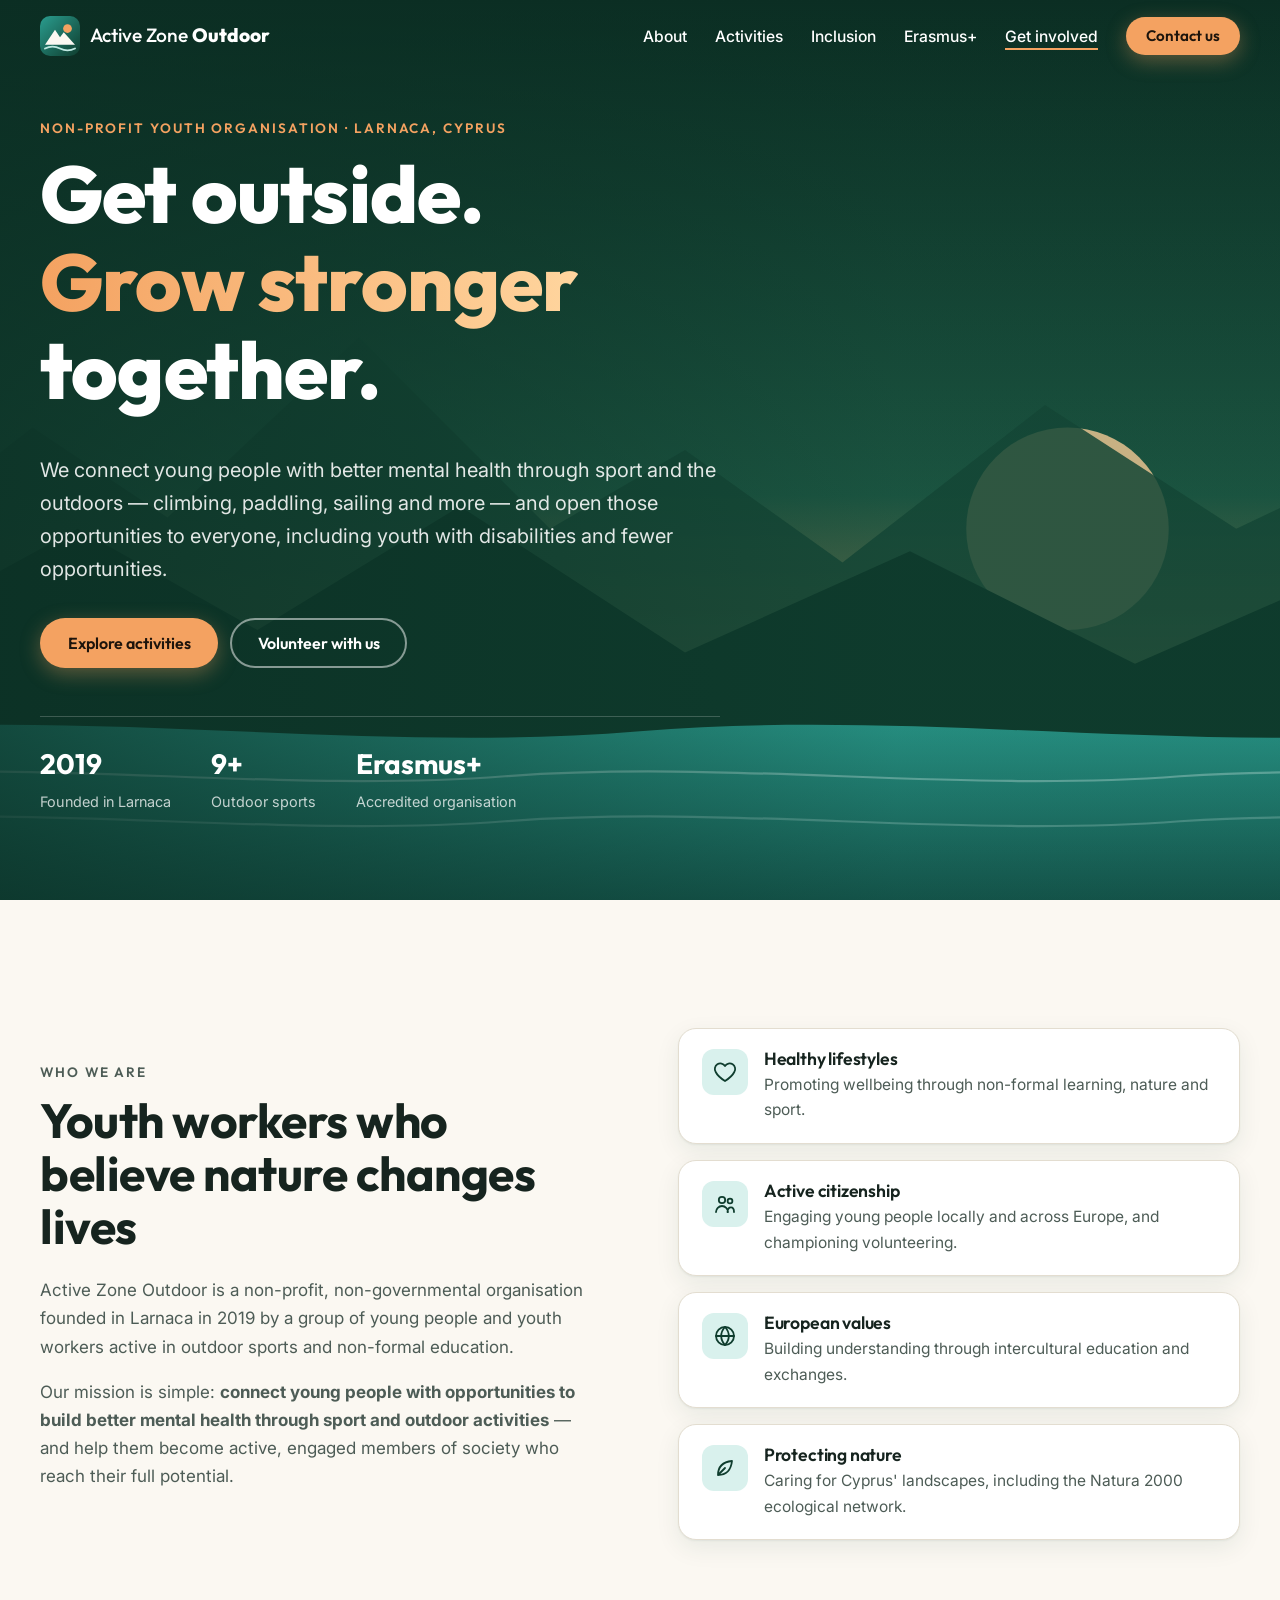
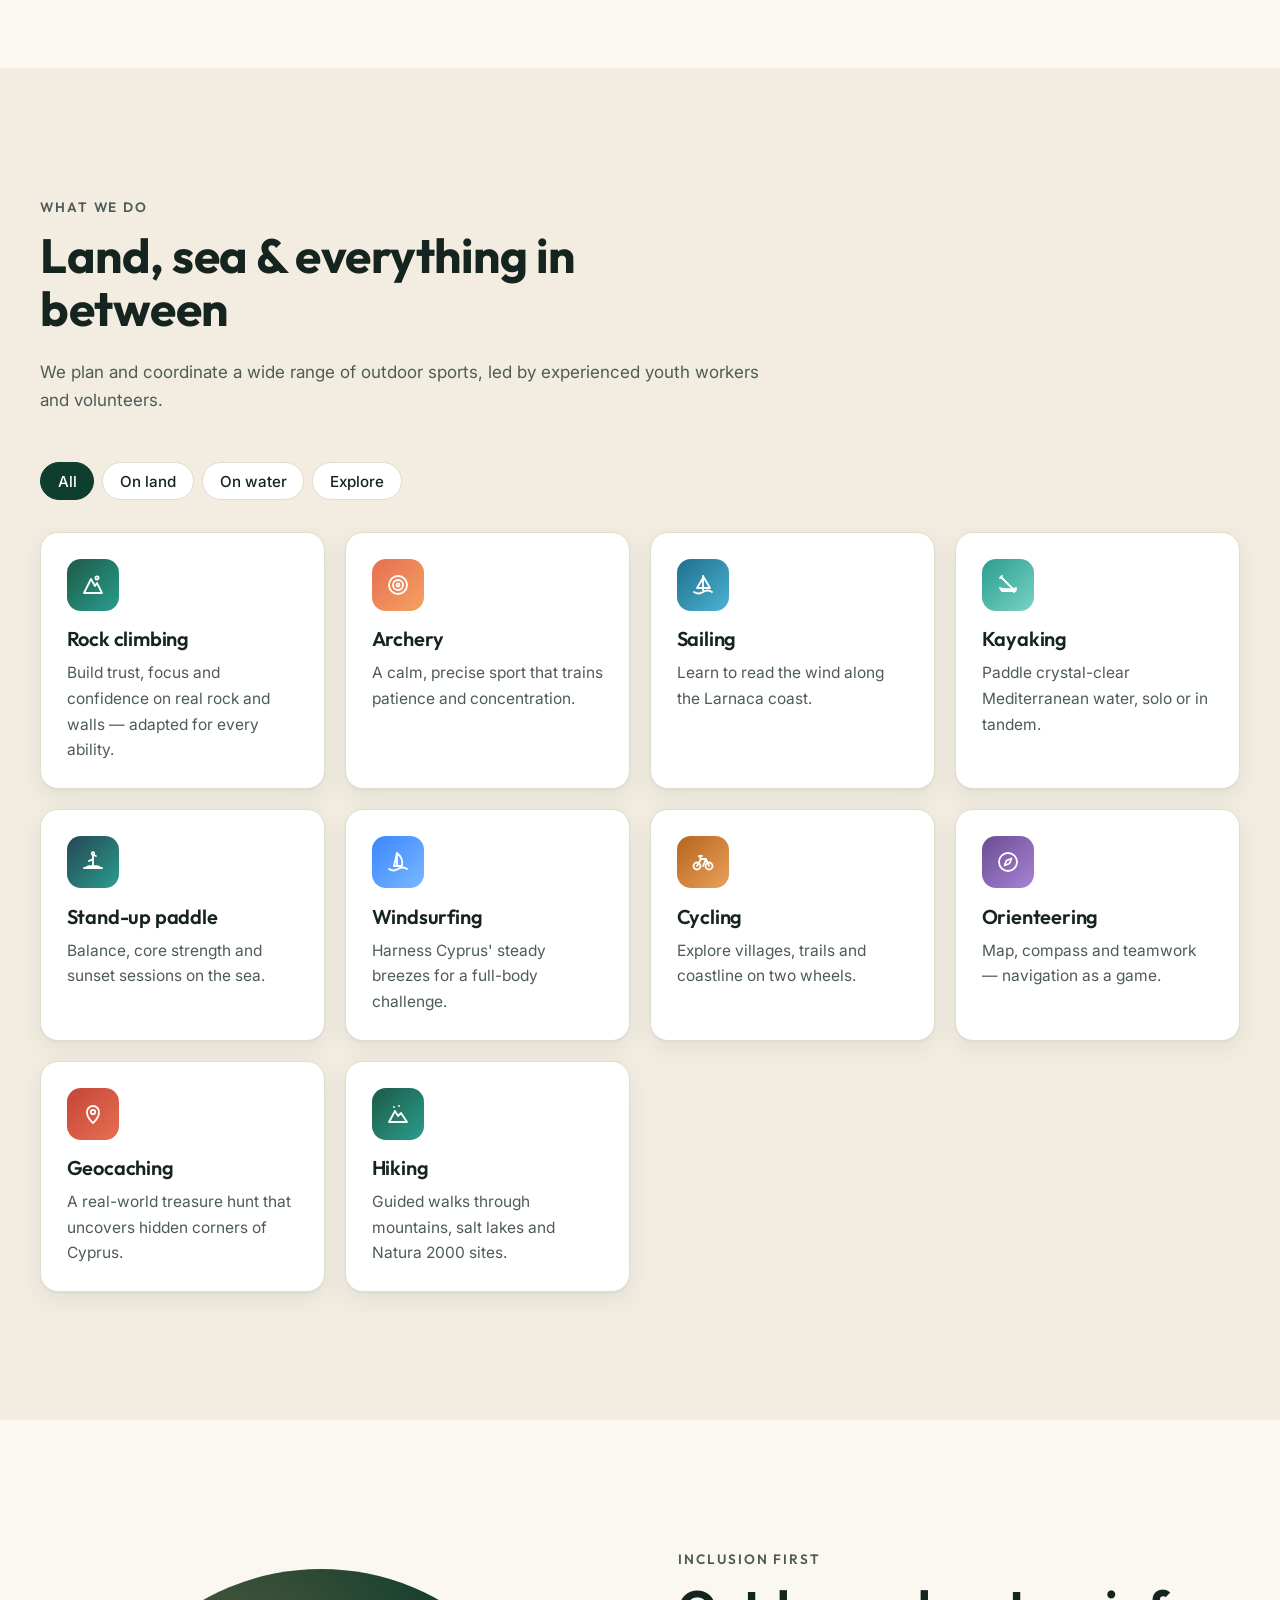
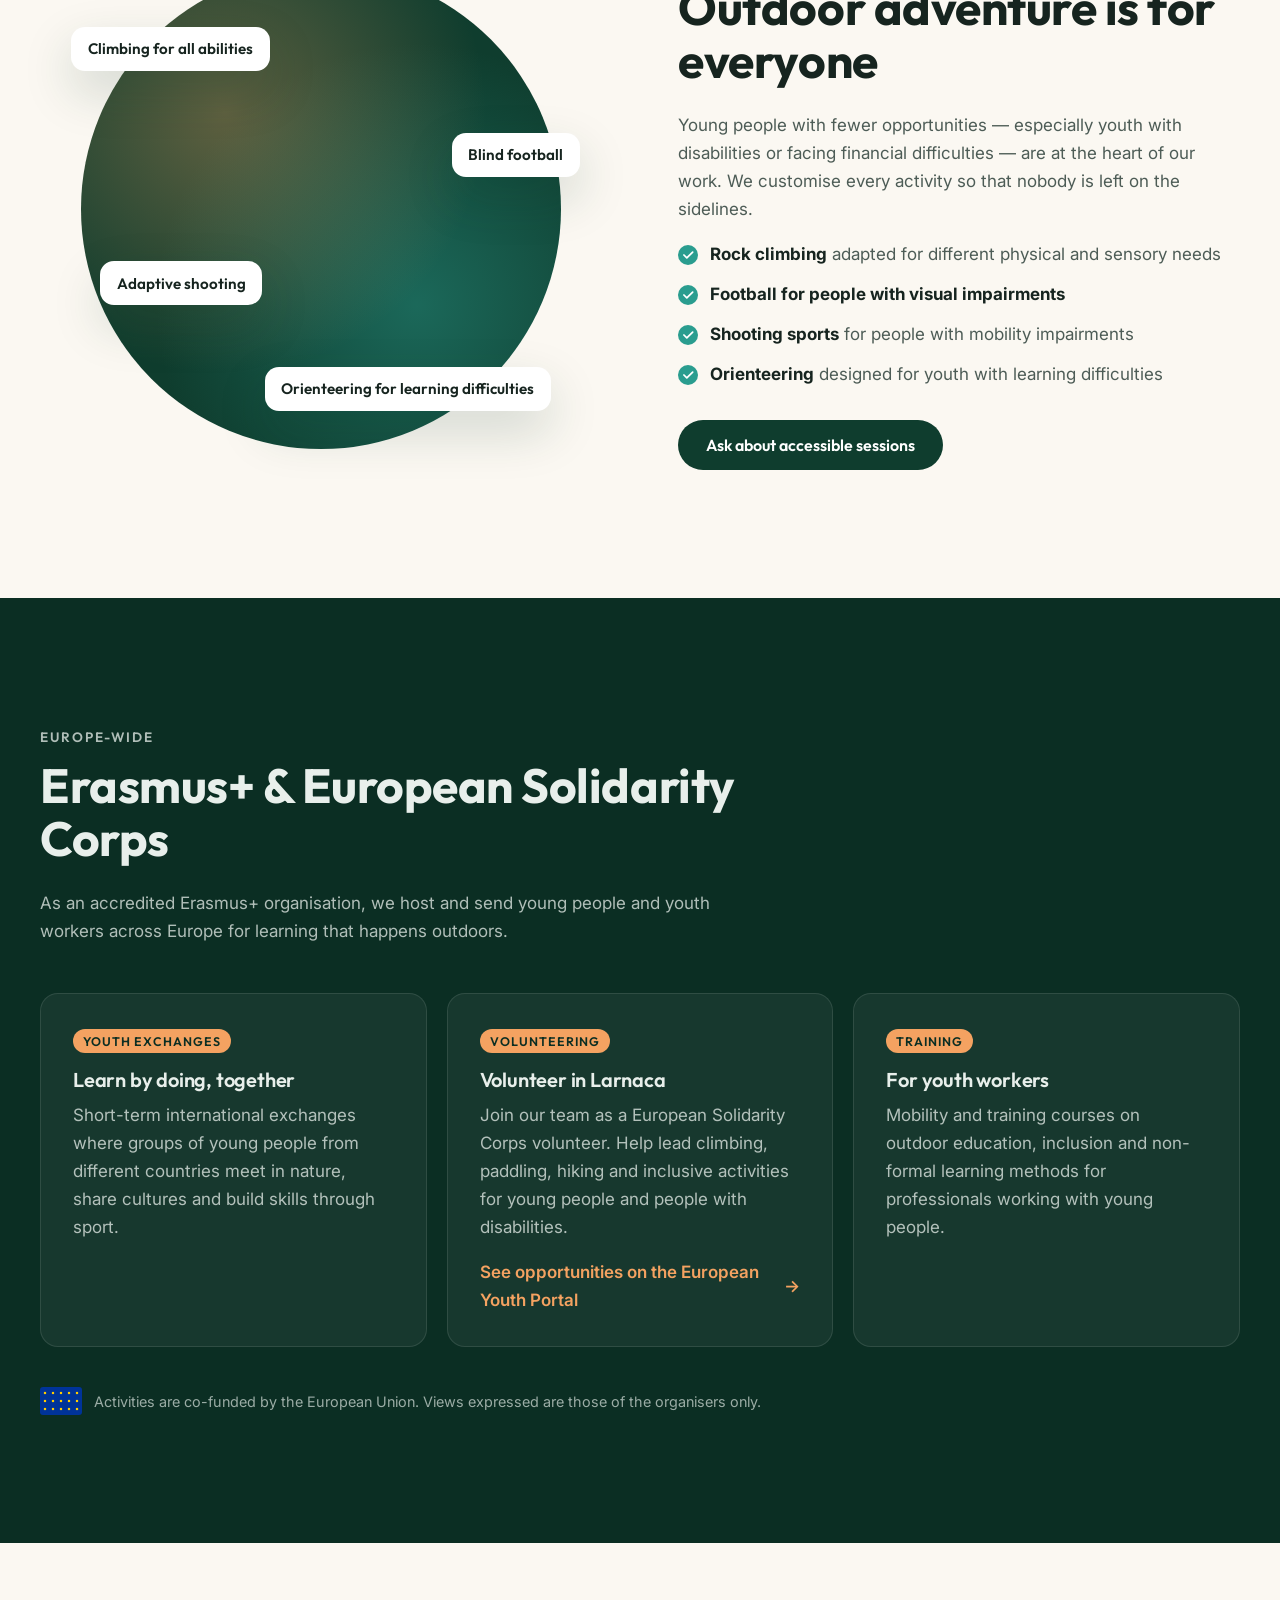
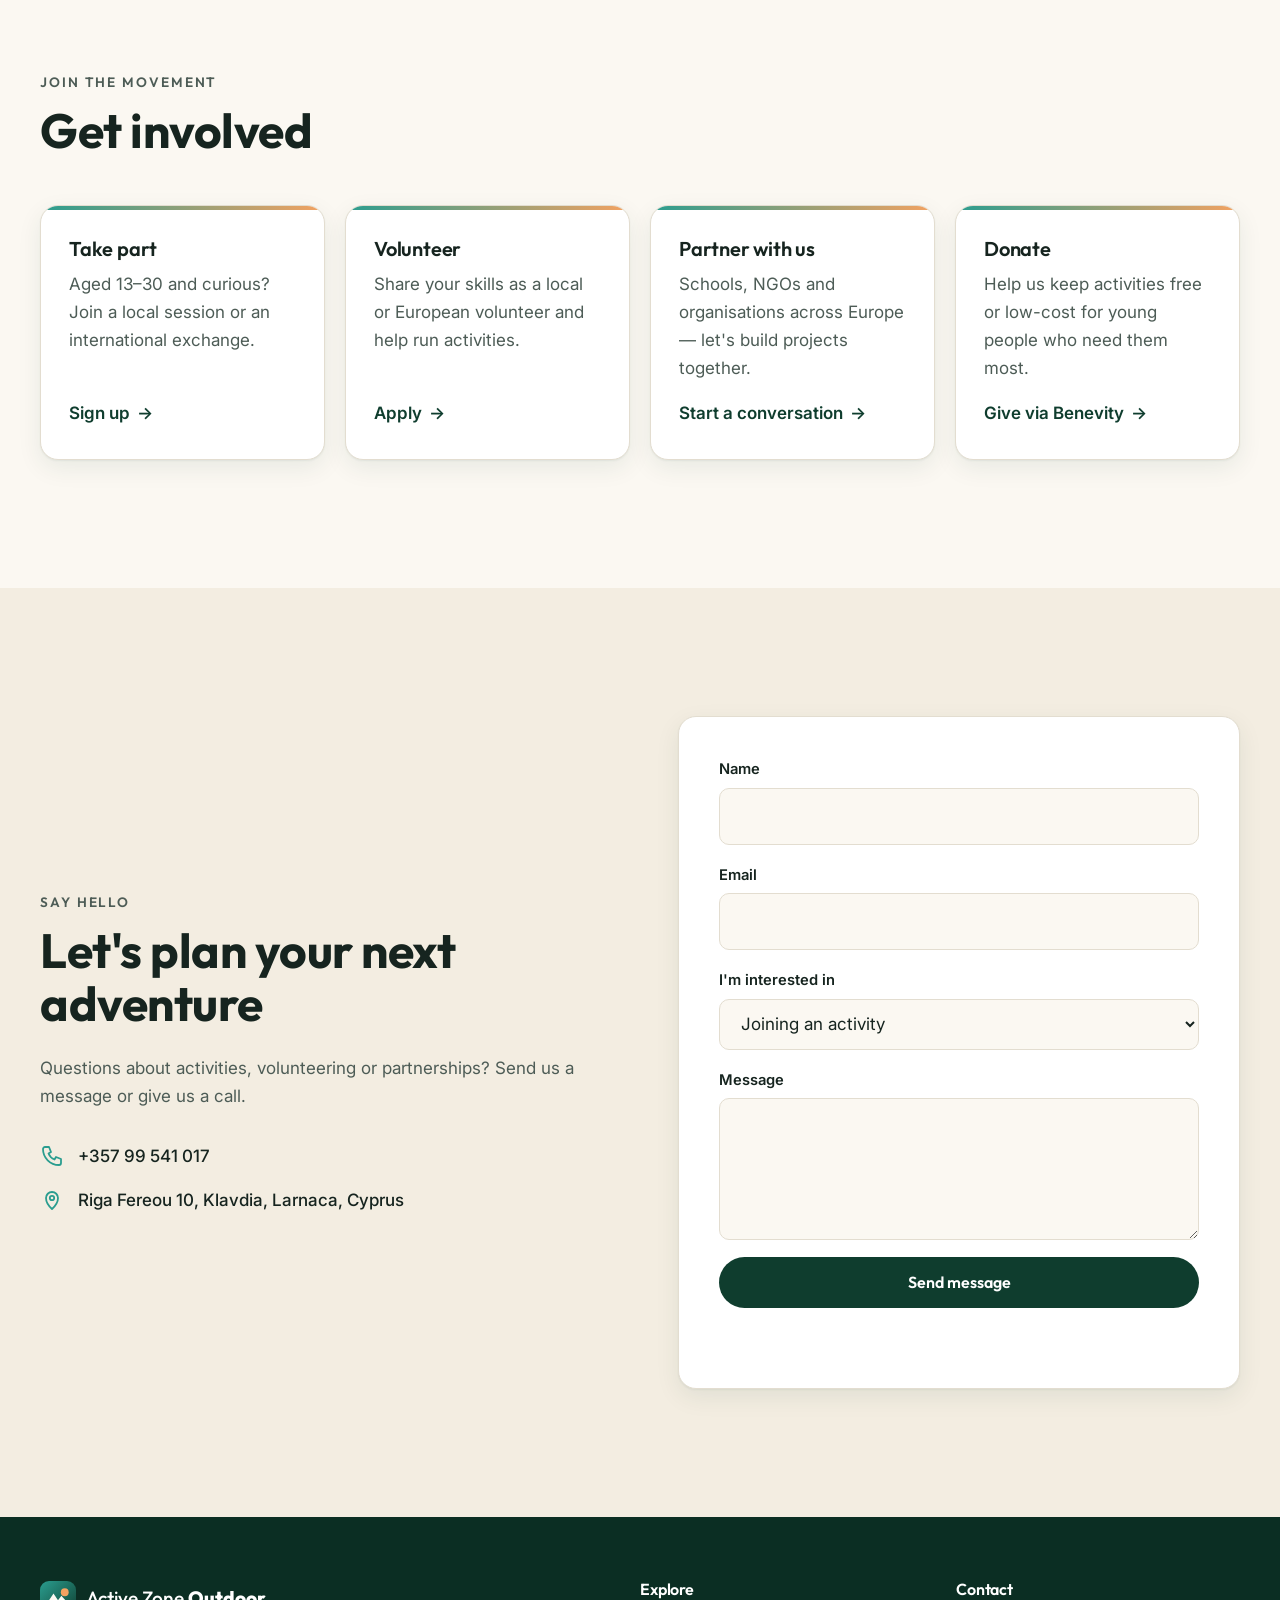
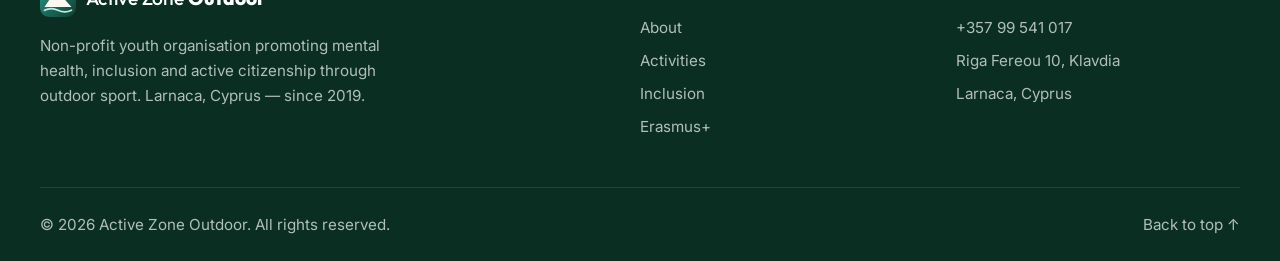
==== index.html @ 1c4e64a4 "Build new modern website for Active Zone Outdoor Responsive one-page static site (HTML/CSS/JS, no bu" ====
<!doctype html>
<html lang="en">
<head>
  <meta charset="utf-8">
  <meta name="viewport" content="width=device-width, initial-scale=1">
  <title>Active Zone Outdoor — Youth, Sport &amp; Nature in Cyprus</title>
  <meta name="description" content="Active Zone Outdoor is a non-profit youth organisation in Larnaca, Cyprus, connecting young people with better mental health through inclusive outdoor sports, Erasmus+ youth exchanges and volunteering.">
  <meta name="theme-color" content="#0f3d2e">
  <link rel="icon" href="assets/img/favicon.svg" type="image/svg+xml">

  <meta property="og:type" content="website">
  <meta property="og:title" content="Active Zone Outdoor — Youth, Sport &amp; Nature in Cyprus">
  <meta property="og:description" content="Inclusive outdoor sports, Erasmus+ youth exchanges and volunteering in Larnaca, Cyprus.">
  <meta property="og:url" content="https://www.activezoneoutdoor.cy/">

  <link rel="preconnect" href="https://fonts.googleapis.com">
  <link rel="preconnect" href="https://fonts.gstatic.com" crossorigin>
  <link href="https://fonts.googleapis.com/css2?family=Outfit:wght@500;600;700;800&family=Inter:wght@400;500;600&display=swap" rel="stylesheet">
  <link rel="stylesheet" href="assets/css/styles.css">

  <script type="application/ld+json">
  {
    "@context": "https://schema.org",
    "@type": "NGO",
    "name": "Active Zone Outdoor",
    "url": "https://www.activezoneoutdoor.cy/",
    "foundingDate": "2019",
    "telephone": "+35799541017",
    "address": {
      "@type": "PostalAddress",
      "streetAddress": "Riga Fereou 10",
      "addressLocality": "Klavdia, Larnaca",
      "addressCountry": "CY"
    }
  }
  </script>
</head>
<body>
  <a class="skip-link" href="#main">Skip to content</a>

  <!-- ============ HEADER ============ -->
  <header class="site-header" id="top">
    <div class="container nav-wrap">
      <a class="brand" href="#top" aria-label="Active Zone Outdoor home">
        <img src="assets/img/logo.svg" alt="" width="40" height="40">
        <span>Active Zone <strong>Outdoor</strong></span>
      </a>

      <button class="nav-toggle" aria-expanded="false" aria-controls="site-nav" aria-label="Open menu">
        <span></span><span></span><span></span>
      </button>

      <nav id="site-nav" class="site-nav" aria-label="Main">
        <ul>
          <li><a href="#about">About</a></li>
          <li><a href="#activities">Activities</a></li>
          <li><a href="#inclusion">Inclusion</a></li>
          <li><a href="#erasmus">Erasmus+</a></li>
          <li><a href="#involved">Get involved</a></li>
          <li><a class="btn btn-sm btn-accent" href="#contact">Contact us</a></li>
        </ul>
      </nav>
    </div>
  </header>

  <main id="main">
    <!-- ============ HERO ============ -->
    <section class="hero">
      <div class="hero-bg" aria-hidden="true">
        <svg class="hero-scene" viewBox="0 0 1440 800" preserveAspectRatio="xMidYMax slice">
          <defs>
            <linearGradient id="sky" x1="0" y1="0" x2="0" y2="1">
              <stop offset="0" stop-color="#0b2e23"/>
              <stop offset=".55" stop-color="#1d5a45"/>
              <stop offset="1" stop-color="#f4a261"/>
            </linearGradient>
            <linearGradient id="sea" x1="0" y1="0" x2="0" y2="1">
              <stop offset="0" stop-color="#2a9d8f"/>
              <stop offset="1" stop-color="#15594f"/>
            </linearGradient>
          </defs>
          <rect width="1440" height="800" fill="url(#sky)"/>
          <circle cx="1100" cy="470" r="90" fill="#ffd59e" opacity=".9"/>
          <path d="M0 520 L180 380 L300 460 L470 300 L640 470 L760 400 L900 500 L1080 360 L1250 470 L1440 380 L1440 800 L0 800Z" fill="#164a39" opacity=".85"/>
          <path d="M0 590 L220 470 L380 560 L560 450 L760 580 L960 490 L1160 590 L1320 520 L1440 560 L1440 800 L0 800Z" fill="#0f3d2e"/>
          <path d="M0 650 C240 630 480 670 720 650 C960 630 1200 670 1440 650 L1440 800 L0 800Z" fill="url(#sea)"/>
          <path class="wave" d="M0 690 C200 675 400 705 600 690 C800 675 1000 705 1200 690 C1320 682 1400 690 1440 695" stroke="#bfe9e2" stroke-width="2" fill="none" opacity=".45"/>
          <path class="wave wave-2" d="M0 730 C200 715 400 745 600 730 C800 715 1000 745 1200 730 C1320 722 1400 730 1440 735" stroke="#bfe9e2" stroke-width="2" fill="none" opacity=".3"/>
        </svg>
      </div>

      <div class="container hero-content">
        <p class="eyebrow">Non-profit youth organisation · Larnaca, Cyprus</p>
        <h1>Get outside.<br><span class="hl">Grow stronger</span> together.</h1>
        <p class="lead">We connect young people with better mental health through sport and the outdoors — climbing, paddling, sailing and more — and open those opportunities to everyone, including youth with disabilities and fewer opportunities.</p>
        <div class="hero-cta">
          <a class="btn btn-accent" href="#activities">Explore activities</a>
          <a class="btn btn-ghost" href="#involved">Volunteer with us</a>
        </div>
        <ul class="hero-stats" aria-label="At a glance">
          <li><strong>2019</strong><span>Founded in Larnaca</span></li>
          <li><strong>9+</strong><span>Outdoor sports</span></li>
          <li><strong>Erasmus+</strong><span>Accredited organisation</span></li>
        </ul>
      </div>
    </section>

    <!-- ============ ABOUT ============ -->
    <section class="section" id="about">
      <div class="container split">
        <div class="reveal">
          <p class="eyebrow">Who we are</p>
          <h2>Youth workers who believe nature changes lives</h2>
          <p>Active Zone Outdoor is a non-profit, non-governmental organisation founded in Larnaca in 2019 by a group of young people and youth workers active in outdoor sports and non-formal education.</p>
          <p>Our mission is simple: <strong>connect young people with opportunities to build better mental health through sport and outdoor activities</strong> — and help them become active, engaged members of society who reach their full potential.</p>
        </div>
        <ul class="goals reveal" aria-label="Our goals">
          <li>
            <span class="goal-icon" aria-hidden="true">
              <svg viewBox="0 0 24 24"><path d="M12 21s-7-4.4-9.3-9A5.3 5.3 0 0 1 12 6a5.3 5.3 0 0 1 9.3 6C19 16.6 12 21 12 21z"/></svg>
            </span>
            <div><h3>Healthy lifestyles</h3><p>Promoting wellbeing through non-formal learning, nature and sport.</p></div>
          </li>
          <li>
            <span class="goal-icon" aria-hidden="true">
              <svg viewBox="0 0 24 24"><circle cx="9" cy="8" r="3.2"/><circle cx="17" cy="9" r="2.4"/><path d="M3 20c0-3.3 2.7-6 6-6s6 2.7 6 6M14.5 20c.2-2.6 1.6-4.6 3.5-4.6 2 0 3 1.8 3 4.6"/></svg>
            </span>
            <div><h3>Active citizenship</h3><p>Engaging young people locally and across Europe, and championing volunteering.</p></div>
          </li>
          <li>
            <span class="goal-icon" aria-hidden="true">
              <svg viewBox="0 0 24 24"><circle cx="12" cy="12" r="9"/><path d="M3 12h18M12 3c2.5 2.7 3.8 5.7 3.8 9s-1.3 6.3-3.8 9c-2.5-2.7-3.8-5.7-3.8-9S9.5 5.7 12 3z"/></svg>
            </span>
            <div><h3>European values</h3><p>Building understanding through intercultural education and exchanges.</p></div>
          </li>
          <li>
            <span class="goal-icon" aria-hidden="true">
              <svg viewBox="0 0 24 24"><path d="M5 19c0-8 5-13 14-14-1 9-6 14-14 14zM5 19l7-7"/></svg>
            </span>
            <div><h3>Protecting nature</h3><p>Caring for Cyprus' landscapes, including the Natura 2000 ecological network.</p></div>
          </li>
        </ul>
      </div>
    </section>

    <!-- ============ ACTIVITIES ============ -->
    <section class="section section-tint" id="activities">
      <div class="container">
        <div class="section-head reveal">
          <p class="eyebrow">What we do</p>
          <h2>Land, sea &amp; everything in between</h2>
          <p>We plan and coordinate a wide range of outdoor sports, led by experienced youth workers and volunteers.</p>
        </div>

        <div class="filter" role="group" aria-label="Filter activities">
          <button class="chip is-active" data-filter="all" aria-pressed="true">All</button>
          <button class="chip" data-filter="land" aria-pressed="false">On land</button>
          <button class="chip" data-filter="water" aria-pressed="false">On water</button>
          <button class="chip" data-filter="explore" aria-pressed="false">Explore</button>
        </div>

        <ul class="cards" id="activity-grid">
          <li class="card reveal" data-cat="land">
            <span class="card-icon c1" aria-hidden="true"><svg viewBox="0 0 24 24"><path d="M3 20 10 6l4 7 2-3 5 10z"/><circle cx="16" cy="5" r="1.6"/></svg></span>
            <h3>Rock climbing</h3><p>Build trust, focus and confidence on real rock and walls — adapted for every ability.</p>
          </li>
          <li class="card reveal" data-cat="land">
            <span class="card-icon c2" aria-hidden="true"><svg viewBox="0 0 24 24"><circle cx="12" cy="12" r="9"/><circle cx="12" cy="12" r="5"/><circle cx="12" cy="12" r="1.5"/></svg></span>
            <h3>Archery</h3><p>A calm, precise sport that trains patience and concentration.</p>
          </li>
          <li class="card reveal" data-cat="water">
            <span class="card-icon c3" aria-hidden="true"><svg viewBox="0 0 24 24"><path d="M12 3v14M12 3l7 12h-7M12 5 6 15h6M3 19c3 2 6 2 9 0s6-2 9 0"/></svg></span>
            <h3>Sailing</h3><p>Learn to read the wind along the Larnaca coast.</p>
          </li>
          <li class="card reveal" data-cat="water">
            <span class="card-icon c4" aria-hidden="true"><svg viewBox="0 0 24 24"><path d="M4 15c3 1.5 13 1.5 16 0l-2 3H6zM5 4l14 14M4 5l2-2M18 19l2-2"/></svg></span>
            <h3>Kayaking</h3><p>Paddle crystal-clear Mediterranean water, solo or in tandem.</p>
          </li>
          <li class="card reveal" data-cat="water">
            <span class="card-icon c5" aria-hidden="true"><svg viewBox="0 0 24 24"><path d="M3 18h18M5 18c0-1 1-2 7-2s7 1 7 2M12 16V5M12 5l3 1M8 11l4-2"/><circle cx="12" cy="3.5" r="1.3"/></svg></span>
            <h3>Stand-up paddle</h3><p>Balance, core strength and sunset sessions on the sea.</p>
          </li>
          <li class="card reveal" data-cat="water">
            <span class="card-icon c6" aria-hidden="true"><svg viewBox="0 0 24 24"><path d="M11 3c4 3 6 8 5 13H8c1-4 2-9 3-13zM11 3v13M3 19c3 2 6 2 9 0s6-2 9 0"/></svg></span>
            <h3>Windsurfing</h3><p>Harness Cyprus' steady breezes for a full-body challenge.</p>
          </li>
          <li class="card reveal" data-cat="land">
            <span class="card-icon c7" aria-hidden="true"><svg viewBox="0 0 24 24"><circle cx="6" cy="16" r="3.5"/><circle cx="18" cy="16" r="3.5"/><path d="M6 16l4-7h5l3 7M10 9 8 6h3M15 9l-3 7"/></svg></span>
            <h3>Cycling</h3><p>Explore villages, trails and coastline on two wheels.</p>
          </li>
          <li class="card reveal" data-cat="explore">
            <span class="card-icon c8" aria-hidden="true"><svg viewBox="0 0 24 24"><circle cx="12" cy="12" r="9"/><path d="m15.5 8.5-2 5-5 2 2-5z"/></svg></span>
            <h3>Orienteering</h3><p>Map, compass and teamwork — navigation as a game.</p>
          </li>
          <li class="card reveal" data-cat="explore">
            <span class="card-icon c9" aria-hidden="true"><svg viewBox="0 0 24 24"><path d="M12 21s-6-5.4-6-11a6 6 0 0 1 12 0c0 5.6-6 11-6 11z"/><circle cx="12" cy="10" r="2.2"/></svg></span>
            <h3>Geocaching</h3><p>A real-world treasure hunt that uncovers hidden corners of Cyprus.</p>
          </li>
          <li class="card reveal" data-cat="explore">
            <span class="card-icon c1" aria-hidden="true"><svg viewBox="0 0 24 24"><path d="M3 20 9 9l3 5 3-3 6 9zM8 5h.01M13 4h.01"/></svg></span>
            <h3>Hiking</h3><p>Guided walks through mountains, salt lakes and Natura 2000 sites.</p>
          </li>
        </ul>
      </div>
    </section>

    <!-- ============ INCLUSION ============ -->
    <section class="section" id="inclusion">
      <div class="container split split-rev">
        <div class="inclusion-panel reveal" aria-hidden="true">
          <div class="bubble b1">Climbing for all abilities</div>
          <div class="bubble b2">Blind football</div>
          <div class="bubble b3">Adaptive shooting</div>
          <div class="bubble b4">Orienteering for learning difficulties</div>
        </div>
        <div class="reveal">
          <p class="eyebrow">Inclusion first</p>
          <h2>Outdoor adventure is for everyone</h2>
          <p>Young people with fewer opportunities — especially youth with disabilities or facing financial difficulties — are at the heart of our work. We customise every activity so that nobody is left on the sidelines.</p>
          <ul class="ticks">
            <li><strong>Rock climbing</strong> adapted for different physical and sensory needs</li>
            <li><strong>Football for people with visual impairments</strong></li>
            <li><strong>Shooting sports</strong> for people with mobility impairments</li>
            <li><strong>Orienteering</strong> designed for youth with learning difficulties</li>
          </ul>
          <a class="btn btn-primary" href="#contact">Ask about accessible sessions</a>
        </div>
      </div>
    </section>

    <!-- ============ ERASMUS+ ============ -->
    <section class="section section-dark" id="erasmus">
      <div class="container">
        <div class="section-head reveal">
          <p class="eyebrow">Europe-wide</p>
          <h2>Erasmus+ &amp; European Solidarity Corps</h2>
          <p>As an accredited Erasmus+ organisation, we host and send young people and youth workers across Europe for learning that happens outdoors.</p>
        </div>
        <div class="programs">
          <article class="program reveal">
            <span class="tag">Youth exchanges</span>
            <h3>Learn by doing, together</h3>
            <p>Short-term international exchanges where groups of young people from different countries meet in nature, share cultures and build skills through sport.</p>
          </article>
          <article class="program reveal">
            <span class="tag">Volunteering</span>
            <h3>Volunteer in Larnaca</h3>
            <p>Join our team as a European Solidarity Corps volunteer. Help lead climbing, paddling, hiking and inclusive activities for young people and people with disabilities.</p>
            <a class="link-arrow" href="https://youth.europa.eu/solidarity_en" target="_blank" rel="noopener">See opportunities on the European Youth Portal</a>
          </article>
          <article class="program reveal">
            <span class="tag">Training</span>
            <h3>For youth workers</h3>
            <p>Mobility and training courses on outdoor education, inclusion and non-formal learning methods for professionals working with young people.</p>
          </article>
        </div>
        <p class="eu-note reveal">
          <span class="eu-flag" aria-hidden="true"></span>
          Activities are co-funded by the European Union. Views expressed are those of the organisers only.
        </p>
      </div>
    </section>

    <!-- ============ GET INVOLVED ============ -->
    <section class="section" id="involved">
      <div class="container">
        <div class="section-head reveal">
          <p class="eyebrow">Join the movement</p>
          <h2>Get involved</h2>
        </div>
        <div class="involve">
          <a class="involve-card reveal" href="#contact" data-topic="Joining an activity">
            <h3>Take part</h3>
            <p>Aged 13–30 and curious? Join a local session or an international exchange.</p>
            <span class="link-arrow">Sign up</span>
          </a>
          <a class="involve-card reveal" href="#contact" data-topic="Volunteering">
            <h3>Volunteer</h3>
            <p>Share your skills as a local or European volunteer and help run activities.</p>
            <span class="link-arrow">Apply</span>
          </a>
          <a class="involve-card reveal" href="#contact" data-topic="Partnership">
            <h3>Partner with us</h3>
            <p>Schools, NGOs and organisations across Europe — let's build projects together.</p>
            <span class="link-arrow">Start a conversation</span>
          </a>
          <a class="involve-card reveal" href="https://causes.benevity.org/causes/196-5657120011010_9980" target="_blank" rel="noopener">
            <h3>Donate</h3>
            <p>Help us keep activities free or low-cost for young people who need them most.</p>
            <span class="link-arrow">Give via Benevity</span>
          </a>
        </div>
      </div>
    </section>

    <!-- ============ CONTACT ============ -->
    <section class="section section-tint" id="contact">
      <div class="container split">
        <div class="reveal">
          <p class="eyebrow">Say hello</p>
          <h2>Let's plan your next adventure</h2>
          <p>Questions about activities, volunteering or partnerships? Send us a message or give us a call.</p>
          <ul class="contact-list">
            <li>
              <svg viewBox="0 0 24 24" aria-hidden="true"><path d="M5 3h4l2 5-2.5 1.5a11 11 0 0 0 6 6L16 13l5 2v4a2 2 0 0 1-2 2A16 16 0 0 1 3 5a2 2 0 0 1 2-2z"/></svg>
              <a href="tel:+35799541017">+357 99 541 017</a>
            </li>
            <li>
              <svg viewBox="0 0 24 24" aria-hidden="true"><path d="M12 21s-6-5.4-6-11a6 6 0 0 1 12 0c0 5.6-6 11-6 11z"/><circle cx="12" cy="10" r="2.2"/></svg>
              <a href="https://www.google.com/maps/search/?api=1&amp;query=Riga+Fereou+10+Klavdia+Cyprus" target="_blank" rel="noopener">Riga Fereou 10, Klavdia, Larnaca, Cyprus</a>
            </li>
          </ul>
        </div>

        <form class="contact-form reveal" id="contact-form" novalidate>
          <div class="field">
            <label for="name">Name</label>
            <input id="name" name="name" autocomplete="name" required>
          </div>
          <div class="field">
            <label for="email">Email</label>
            <input id="email" name="email" type="email" autocomplete="email" required>
          </div>
          <div class="field">
            <label for="topic">I'm interested in</label>
            <select id="topic" name="topic">
              <option>Joining an activity</option>
              <option>Volunteering</option>
              <option>Erasmus+ youth exchange</option>
              <option>Partnership</option>
              <option>Something else</option>
            </select>
          </div>
          <div class="field">
            <label for="message">Message</label>
            <textarea id="message" name="message" rows="4" required></textarea>
          </div>
          <button class="btn btn-primary btn-block" type="submit">Send message</button>
          <p class="form-status" role="status" aria-live="polite"></p>
        </form>
      </div>
    </section>
  </main>

  <!-- ============ FOOTER ============ -->
  <footer class="site-footer">
    <div class="container footer-grid">
      <div>
        <a class="brand brand-light" href="#top">
          <img src="assets/img/logo.svg" alt="" width="36" height="36">
          <span>Active Zone <strong>Outdoor</strong></span>
        </a>
        <p>Non-profit youth organisation promoting mental health, inclusion and active citizenship through outdoor sport. Larnaca, Cyprus — since 2019.</p>
      </div>
      <nav aria-label="Footer">
        <h3>Explore</h3>
        <ul>
          <li><a href="#about">About</a></li>
          <li><a href="#activities">Activities</a></li>
          <li><a href="#inclusion">Inclusion</a></li>
          <li><a href="#erasmus">Erasmus+</a></li>
        </ul>
      </nav>
      <div>
        <h3>Contact</h3>
        <ul>
          <li><a href="tel:+35799541017">+357 99 541 017</a></li>
          <li>Riga Fereou 10, Klavdia</li>
          <li>Larnaca, Cyprus</li>
        </ul>
      </div>
    </div>
    <div class="container footer-bottom">
      <p>&copy; <span id="year">2026</span> Active Zone Outdoor. All rights reserved.</p>
      <a href="#top">Back to top ↑</a>
    </div>
  </footer>

  <script src="assets/js/main.js" defer></script>
</body>
</html>
---- assets/css/styles.css ----
/* =========================================================
   Active Zone Outdoor — site styles
   ========================================================= */

:root {
  --forest-900: #0b2e23;
  --forest-800: #0f3d2e;
  --forest-600: #1d5a45;
  --sea-500: #2a9d8f;
  --sea-100: #d9f1ed;
  --sun-500: #f4a261;
  --sun-600: #e76f51;
  --sand-50: #fbf8f2;
  --sand-100: #f3ede1;

  --bg: var(--sand-50);
  --bg-tint: var(--sand-100);
  --surface: #ffffff;
  --text: #16241f;
  --text-muted: #4d5c56;
  --border: #e3ddd0;
  --primary: var(--forest-800);
  --primary-contrast: #ffffff;
  --accent: var(--sun-500);
  --accent-contrast: #1d140c;

  --radius: 18px;
  --radius-sm: 10px;
  --shadow: 0 1px 2px rgba(15, 61, 46, .06), 0 8px 24px rgba(15, 61, 46, .08);
  --shadow-lg: 0 20px 50px rgba(15, 61, 46, .18);
  --header-h: 72px;
  --font-body: "Inter", system-ui, -apple-system, "Segoe UI", sans-serif;
  --font-head: "Outfit", var(--font-body);
}

@media (prefers-color-scheme: dark) {
  :root:not([data-theme="light"]) {
    --bg: #0c1714;
    --bg-tint: #10201b;
    --surface: #152822;
    --text: #e8efeb;
    --text-muted: #a4b5ad;
    --border: #22392f;
    --primary: var(--sea-500);
    --primary-contrast: #06120f;
    --shadow: 0 1px 2px rgba(0, 0, 0, .3), 0 8px 24px rgba(0, 0, 0, .25);
  }
}
:root[data-theme="dark"] {
  --bg: #0c1714;
  --bg-tint: #10201b;
  --surface: #152822;
  --text: #e8efeb;
  --text-muted: #a4b5ad;
  --border: #22392f;
  --primary: var(--sea-500);
  --primary-contrast: #06120f;
  --shadow: 0 1px 2px rgba(0, 0, 0, .3), 0 8px 24px rgba(0, 0, 0, .25);
}

/* ---------- Base ---------- */
*, *::before, *::after { box-sizing: border-box; }
html { scroll-behavior: smooth; scroll-padding-top: var(--header-h); -webkit-text-size-adjust: 100%; }
body {
  margin: 0;
  font-family: var(--font-body);
  font-size: 1.0625rem;
  line-height: 1.65;
  color: var(--text);
  background: var(--bg);
  overflow-x: hidden;
}
img, svg { display: block; max-width: 100%; }
a { color: inherit; }
h1, h2, h3 { font-family: var(--font-head); line-height: 1.1; margin: 0 0 .5em; letter-spacing: -.01em; }
h1 { font-size: clamp(2.6rem, 6.5vw, 5rem); font-weight: 800; }
h2 { font-size: clamp(2rem, 4vw, 3rem); font-weight: 700; }
h3 { font-size: 1.25rem; font-weight: 600; }
p { margin: 0 0 1em; }

.container { width: min(1200px, 100% - 32px); margin-inline: auto; }
.skip-link { position: absolute; left: -9999px; top: 8px; z-index: 100; background: var(--accent); color: var(--accent-contrast); padding: .5em 1em; border-radius: 8px; }
.skip-link:focus { left: 16px; }
:focus-visible { outline: 3px solid var(--sun-500); outline-offset: 3px; border-radius: 4px; }

.eyebrow {
  font-family: var(--font-head);
  font-weight: 600;
  font-size: .85rem;
  letter-spacing: .14em;
  text-transform: uppercase;
  color: var(--sun-600);
  margin-bottom: .75em;
}

/* ---------- Buttons ---------- */
.btn {
  display: inline-flex; align-items: center; justify-content: center; gap: .5em;
  font: 600 1rem/1 var(--font-head);
  padding: .95em 1.6em;
  border-radius: 999px;
  border: 2px solid transparent;
  text-decoration: none;
  cursor: pointer;
  transition: transform .2s, background-color .2s, box-shadow .2s, color .2s;
}
.btn:hover { transform: translateY(-2px); }
.btn-sm { padding: .65em 1.2em; font-size: .95rem; }
.btn-block { width: 100%; }
.btn-accent { background: var(--accent); color: var(--accent-contrast); box-shadow: 0 6px 20px rgba(244, 162, 97, .35); }
.btn-accent:hover { background: #f7b47b; }
.btn-primary { background: var(--primary); color: var(--primary-contrast); }
.btn-primary:hover { box-shadow: var(--shadow-lg); }
.btn-ghost { color: #fff; border-color: rgba(255, 255, 255, .5); }
.btn-ghost:hover { background: rgba(255, 255, 255, .12); border-color: #fff; }

.link-arrow { font-weight: 600; color: var(--primary); text-decoration: none; display: inline-flex; gap: .4em; align-items: center; }
.link-arrow::after { content: "→"; transition: transform .2s; }
a:hover > .link-arrow::after, .link-arrow:hover::after { transform: translateX(4px); }

/* ---------- Header ---------- */
.site-header {
  position: fixed; inset: 0 0 auto; z-index: 50;
  height: var(--header-h);
  display: flex; align-items: center;
  color: #fff;
  transition: background-color .3s, box-shadow .3s, color .3s;
}
.site-header.is-scrolled {
  background: color-mix(in srgb, var(--bg) 88%, transparent);
  backdrop-filter: blur(12px);
  -webkit-backdrop-filter: blur(12px);
  box-shadow: 0 1px 0 var(--border);
  color: var(--text);
}
.nav-wrap { display: flex; align-items: center; justify-content: space-between; gap: 1rem; }
.brand { display: flex; align-items: center; gap: .6rem; text-decoration: none; font-family: var(--font-head); font-size: 1.2rem; font-weight: 500; }
.brand strong { font-weight: 800; }
.site-nav ul { display: flex; align-items: center; gap: 1.75rem; list-style: none; margin: 0; padding: 0; }
.site-nav a:not(.btn) { text-decoration: none; font-weight: 500; font-size: .98rem; position: relative; }
.site-nav a:not(.btn)::after {
  content: ""; position: absolute; left: 0; right: 0; bottom: -4px; height: 2px;
  background: var(--accent); transform: scaleX(0); transform-origin: left; transition: transform .25s;
}
.site-nav a:not(.btn):hover::after, .site-nav a.is-current::after { transform: scaleX(1); }

.nav-toggle { display: none; background: none; border: 0; padding: 10px; cursor: pointer; color: inherit; }
.nav-toggle span { display: block; width: 24px; height: 2px; background: currentColor; margin: 5px 0; border-radius: 2px; transition: transform .3s, opacity .3s; }
.nav-toggle[aria-expanded="true"] span:nth-child(1) { transform: translateY(7px) rotate(45deg); }
.nav-toggle[aria-expanded="true"] span:nth-child(2) { opacity: 0; }
.nav-toggle[aria-expanded="true"] span:nth-child(3) { transform: translateY(-7px) rotate(-45deg); }

@media (max-width: 900px) {
  .nav-toggle, .brand { position: relative; z-index: 2; }
  .nav-toggle { display: block; }
  .site-nav {
    position: fixed; inset: 0; z-index: 1;
    background: var(--forest-900);
    color: #fff;
    display: grid; place-items: center;
    opacity: 0; visibility: hidden;
    transition: opacity .3s, visibility .3s;
  }
  .site-nav.is-open { opacity: 1; visibility: visible; }
  .site-nav ul { flex-direction: column; gap: 1.5rem; }
  .site-nav a:not(.btn) { font-family: var(--font-head); font-size: 1.75rem; font-weight: 600; }
  .site-header.menu-open { color: #fff; }
}

/* ---------- Hero ---------- */
.hero {
  position: relative;
  min-height: 100svh;
  display: flex; align-items: center;
  color: #fff;
  padding: calc(var(--header-h) + 40px) 0 80px;
  isolation: isolate;
  overflow: hidden;
}
.hero-bg { position: absolute; inset: 0; z-index: -1; }
.hero-bg::after { content: ""; position: absolute; inset: 0; background: linear-gradient(90deg, rgba(11, 46, 35, .75), rgba(11, 46, 35, .15) 70%); }
.hero-scene { width: 100%; height: 100%; }
.wave { animation: drift 9s ease-in-out infinite alternate; }
.wave-2 { animation-duration: 12s; }
@keyframes drift { to { transform: translateX(-40px); } }

.hero-content { max-width: 1200px; }
.hero-content > * { max-width: 680px; }
.hero .eyebrow { color: var(--sun-500); }
.hl { background: linear-gradient(90deg, var(--sun-500), #ffd59e); -webkit-background-clip: text; background-clip: text; color: transparent; }
.lead { font-size: clamp(1.05rem, 1.6vw, 1.25rem); color: rgba(255, 255, 255, .88); margin-bottom: 2rem; }
.hero-cta { display: flex; flex-wrap: wrap; gap: .75rem; margin-bottom: 3rem; }
.hero-stats { display: flex; flex-wrap: wrap; gap: 1rem 2.5rem; list-style: none; padding: 1.5rem 0 0; margin: 0; border-top: 1px solid rgba(255, 255, 255, .2); }
.hero-stats strong { display: block; font-family: var(--font-head); font-size: 1.75rem; font-weight: 700; }
.hero-stats span { font-size: .9rem; color: rgba(255, 255, 255, .75); }

/* ---------- Sections ---------- */
.section { padding: clamp(72px, 10vw, 128px) 0; }
.section-tint { background: var(--bg-tint); }
.section-dark { background: var(--forest-900); color: #e8efeb; }
.section-dark .section-head p { color: rgba(232, 239, 235, .75); }
.section-head { max-width: 720px; margin-bottom: 3rem; }
.section-head p { color: var(--text-muted); }

.split { display: grid; grid-template-columns: 1fr 1fr; gap: clamp(2rem, 6vw, 5rem); align-items: center; }
.split > div > p { color: var(--text-muted); }
@media (max-width: 860px) {
  .split { grid-template-columns: 1fr; }
  .split-rev > :first-child { order: 2; }
}

/* ---------- About goals ---------- */
.goals { list-style: none; margin: 0; padding: 0; display: grid; gap: 1rem; }
.goals li {
  display: flex; gap: 1rem; align-items: flex-start;
  background: var(--surface); border: 1px solid var(--border);
  border-radius: var(--radius); padding: 1.25rem 1.4rem; box-shadow: var(--shadow);
}
.goals h3 { font-size: 1.1rem; margin-bottom: .2em; }
.goals p { margin: 0; color: var(--text-muted); font-size: .97rem; }
.goal-icon { flex: none; width: 46px; height: 46px; border-radius: 12px; display: grid; place-items: center; background: var(--sea-100); color: var(--forest-800); }
.goal-icon svg, .card-icon svg, .contact-list svg { width: 24px; height: 24px; fill: none; stroke: currentColor; stroke-width: 1.8; stroke-linecap: round; stroke-linejoin: round; }

/* ---------- Activities ---------- */
.filter { display: flex; flex-wrap: wrap; gap: .5rem; margin-bottom: 2rem; }
.chip {
  font: 500 .95rem var(--font-body);
  padding: .55em 1.1em; border-radius: 999px;
  border: 1px solid var(--border); background: var(--surface); color: var(--text);
  cursor: pointer; transition: background-color .2s, color .2s, border-color .2s;
}
.chip:hover { border-color: var(--primary); }
.chip.is-active { background: var(--primary); color: var(--primary-contrast); border-color: var(--primary); }

.cards { list-style: none; padding: 0; margin: 0; display: grid; grid-template-columns: repeat(auto-fill, minmax(230px, 1fr)); gap: 1.25rem; }
.card {
  background: var(--surface); border: 1px solid var(--border); border-radius: var(--radius);
  padding: 1.6rem; box-shadow: var(--shadow);
  transition: transform .25s, box-shadow .25s;
}
.card:hover { transform: translateY(-4px); box-shadow: var(--shadow-lg); }
.card[hidden] { display: none; }
.card p { color: var(--text-muted); font-size: .97rem; margin: 0; }
.card-icon { width: 52px; height: 52px; border-radius: 14px; display: grid; place-items: center; margin-bottom: 1.1rem; color: #fff; }
.c1 { background: linear-gradient(135deg, #1d5a45, #2a9d8f); }
.c2 { background: linear-gradient(135deg, #e76f51, #f4a261); }
.c3 { background: linear-gradient(135deg, #1f6f8b, #4cb3d4); }
.c4 { background: linear-gradient(135deg, #2a9d8f, #7ad3c4); }
.c5 { background: linear-gradient(135deg, #264653, #2a9d8f); }
.c6 { background: linear-gradient(135deg, #3a86ff, #7ab8ff); }
.c7 { background: linear-gradient(135deg, #b5651d, #e9a15b); }
.c8 { background: linear-gradient(135deg, #6a4c93, #a883d6); }
.c9 { background: linear-gradient(135deg, #c44536, #e76f51); }

/* ---------- Inclusion ---------- */
.inclusion-panel {
  position: relative; aspect-ratio: 1 / 1; max-width: 480px; width: 100%; margin-inline: auto;
  border-radius: 50%;
  background:
    radial-gradient(circle at 30% 30%, rgba(244, 162, 97, .35), transparent 55%),
    radial-gradient(circle at 70% 70%, rgba(42, 157, 143, .45), transparent 55%),
    var(--forest-800);
}
.bubble {
  position: absolute; max-width: 62%;
  background: var(--surface); color: var(--text);
  font: 600 .95rem/1.3 var(--font-head);
  padding: .8em 1.1em; border-radius: 14px; box-shadow: var(--shadow-lg);
  animation: float 6s ease-in-out infinite;
}
.b1 { top: 12%; left: -2%; }
.b2 { top: 34%; right: -4%; animation-delay: -1.5s; }
.b3 { bottom: 30%; left: 4%; animation-delay: -3s; }
.b4 { bottom: 8%; right: 2%; animation-delay: -4.5s; }
@keyframes float { 50% { transform: translateY(-10px); } }

.ticks { list-style: none; padding: 0; margin: 0 0 2rem; display: grid; gap: .75rem; }
.ticks li { position: relative; padding-left: 2rem; color: var(--text-muted); }
.ticks li::before {
  content: ""; position: absolute; left: 0; top: .3em; width: 1.25rem; height: 1.25rem; border-radius: 50%;
  background: var(--sea-500) url("data:image/svg+xml,%3Csvg xmlns='http://www.w3.org/2000/svg' viewBox='0 0 24 24' fill='none' stroke='white' stroke-width='3' stroke-linecap='round' stroke-linejoin='round'%3E%3Cpath d='M5 12l5 5L20 7'/%3E%3C/svg%3E") center / 70% no-repeat;
}
.ticks strong { color: var(--text); }

/* ---------- Erasmus ---------- */
.programs { display: grid; grid-template-columns: repeat(auto-fit, minmax(280px, 1fr)); gap: 1.25rem; }
.program {
  background: rgba(255, 255, 255, .05); border: 1px solid rgba(255, 255, 255, .1);
  border-radius: var(--radius); padding: 2rem;
  transition: background-color .25s, transform .25s;
}
.program:hover { background: rgba(255, 255, 255, .09); transform: translateY(-4px); }
.program p { color: rgba(232, 239, 235, .75); }
.program .link-arrow { color: var(--sun-500); }
.tag { display: inline-block; font: 600 .78rem var(--font-head); letter-spacing: .08em; text-transform: uppercase; color: var(--forest-900); background: var(--sun-500); padding: .35em .8em; border-radius: 999px; margin-bottom: 1rem; }
.eu-note { display: flex; align-items: center; gap: .75rem; margin: 2.5rem 0 0; font-size: .9rem; color: rgba(232, 239, 235, .65); }
.eu-flag {
  flex: none; width: 42px; height: 28px; border-radius: 3px; background: #003399;
  background-image: radial-gradient(circle, #ffcc00 1.4px, transparent 1.6px);
  background-size: 8px 8px; background-position: center;
}

/* ---------- Get involved ---------- */
.involve { display: grid; grid-template-columns: repeat(auto-fit, minmax(240px, 1fr)); gap: 1.25rem; }
.involve-card {
  position: relative; overflow: hidden;
  display: flex; flex-direction: column;
  text-decoration: none;
  background: var(--surface); border: 1px solid var(--border);
  border-radius: var(--radius); padding: 2rem 1.75rem; box-shadow: var(--shadow);
  transition: transform .25s, box-shadow .25s, border-color .25s;
}
.involve-card::before { content: ""; position: absolute; inset: 0 0 auto; height: 4px; background: linear-gradient(90deg, var(--sea-500), var(--sun-500)); }
.involve-card:hover { transform: translateY(-4px); box-shadow: var(--shadow-lg); border-color: var(--sea-500); }
.involve-card p { color: var(--text-muted); flex: 1; }

/* ---------- Contact ---------- */
.contact-list { list-style: none; padding: 0; margin: 2rem 0 0; display: grid; gap: 1rem; }
.contact-list li { display: flex; align-items: center; gap: .9rem; }
.contact-list svg { color: var(--sea-500); flex: none; }
.contact-list a { text-decoration: none; font-weight: 500; }
.contact-list a:hover { text-decoration: underline; }

.contact-form {
  background: var(--surface); border: 1px solid var(--border);
  border-radius: var(--radius); padding: clamp(1.5rem, 4vw, 2.5rem); box-shadow: var(--shadow);
  display: grid; gap: 1.1rem;
}
.field { display: grid; gap: .4rem; }
.field label { font-weight: 600; font-size: .92rem; }
.field input, .field select, .field textarea {
  font: inherit; color: var(--text);
  width: 100%; padding: .8em 1em;
  border: 1.5px solid var(--border); border-radius: var(--radius-sm);
  background: var(--bg);
  transition: border-color .2s, box-shadow .2s;
}
.field input:focus, .field select:focus, .field textarea:focus { outline: none; border-color: var(--sea-500); box-shadow: 0 0 0 4px rgba(42, 157, 143, .18); }
.field [aria-invalid="true"] { border-color: var(--sun-600); }
.field textarea { resize: vertical; }
.form-status { margin: 0; font-size: .95rem; min-height: 1.5em; }
.form-status.is-error { color: var(--sun-600); }
.form-status.is-ok { color: var(--sea-500); }

/* ---------- Footer ---------- */
.site-footer { background: var(--forest-900); color: rgba(232, 239, 235, .75); padding: 64px 0 24px; font-size: .95rem; }
.site-footer a { text-decoration: none; }
.site-footer a:hover { color: #fff; }
.footer-grid { display: grid; grid-template-columns: 2fr 1fr 1fr; gap: 2rem; }
.footer-grid h3 { color: #fff; font-size: 1rem; margin-bottom: 1rem; }
.footer-grid ul { list-style: none; margin: 0; padding: 0; display: grid; gap: .5rem; }
.footer-grid p { max-width: 380px; margin-top: 1rem; }
.brand-light { color: #fff; }
.footer-bottom { display: flex; justify-content: space-between; flex-wrap: wrap; gap: 1rem; border-top: 1px solid rgba(255, 255, 255, .1); margin-top: 48px; padding-top: 24px; }
.footer-bottom p { margin: 0; }
@media (max-width: 720px) { .footer-grid { grid-template-columns: 1fr; } }

/* ---------- Reveal on scroll ---------- */
.js .reveal { opacity: 0; transform: translateY(24px); transition: opacity .7s ease, transform .7s ease; }
.js .reveal.is-visible { opacity: 1; transform: none; }

@media (prefers-reduced-motion: reduce) {
  html { scroll-behavior: auto; }
  *, *::before, *::after { animation: none !important; transition: none !important; }
  .js .reveal { opacity: 1; transform: none; }
}
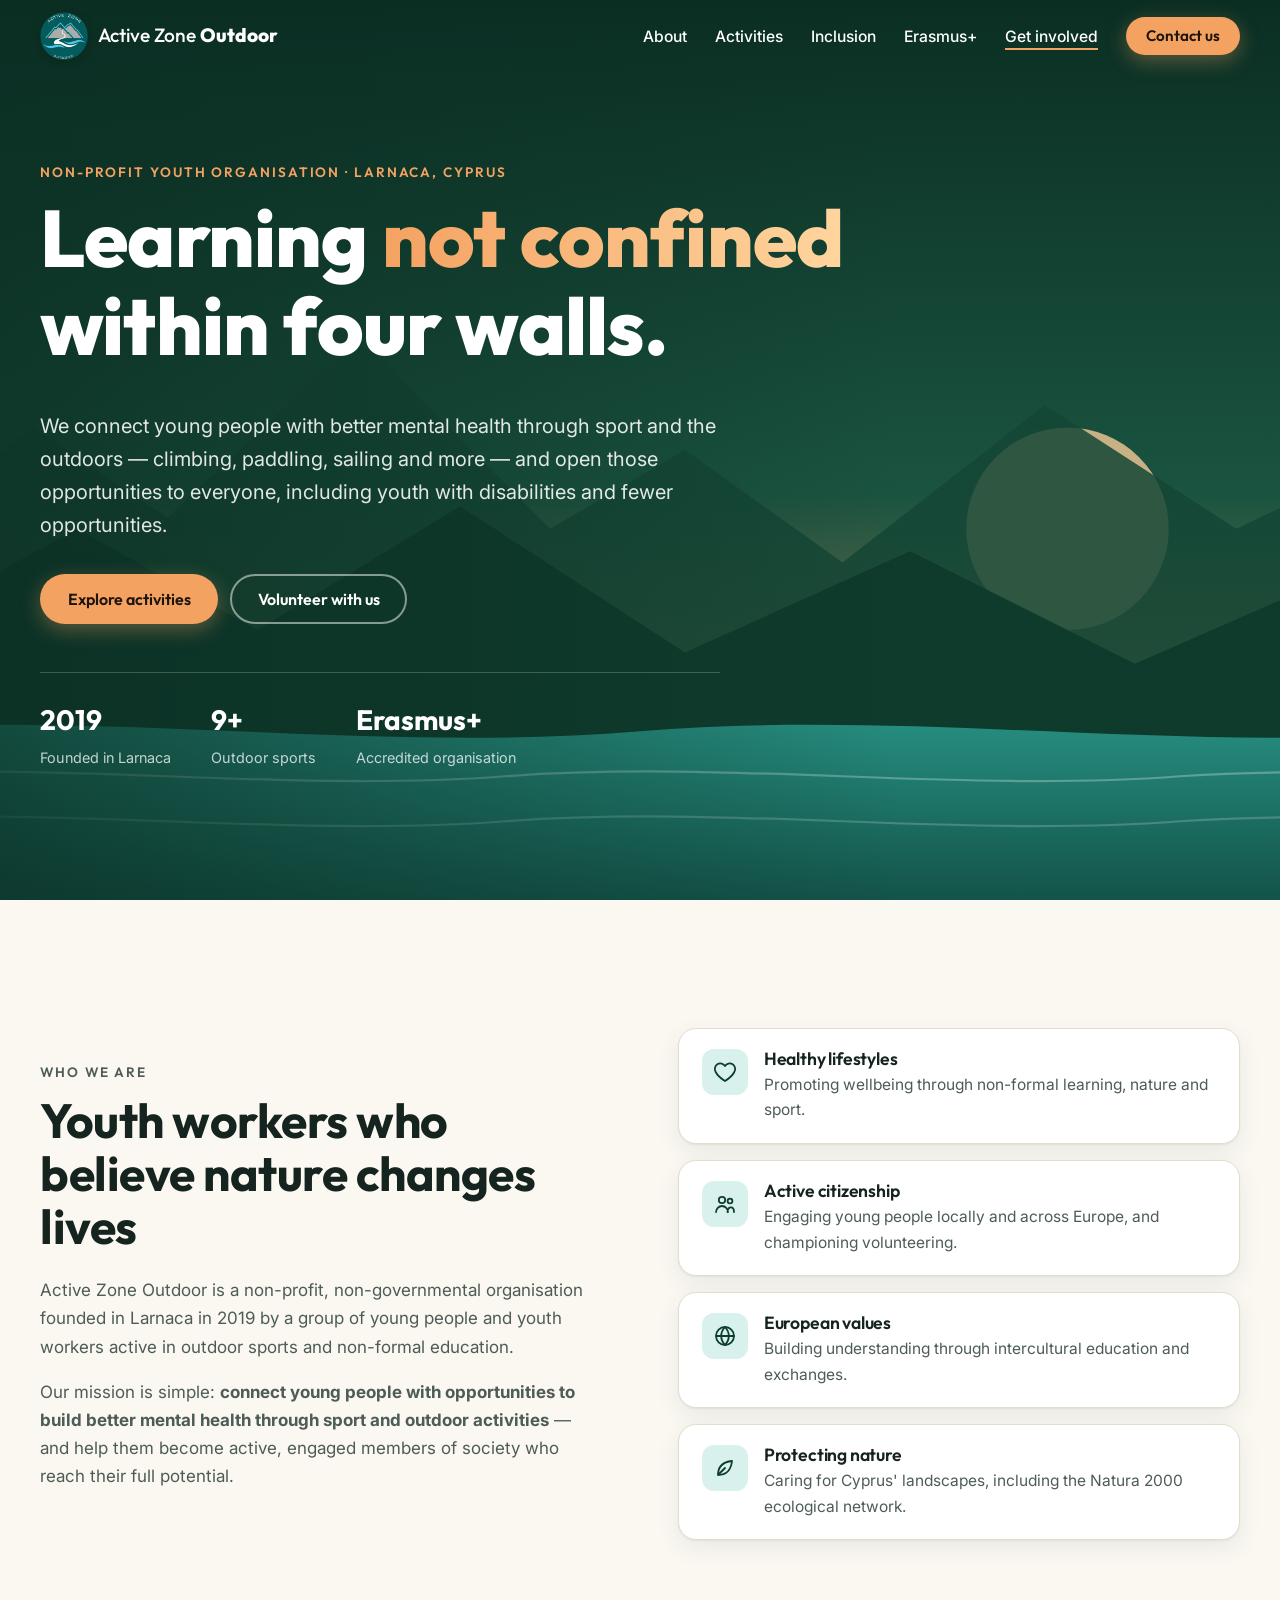
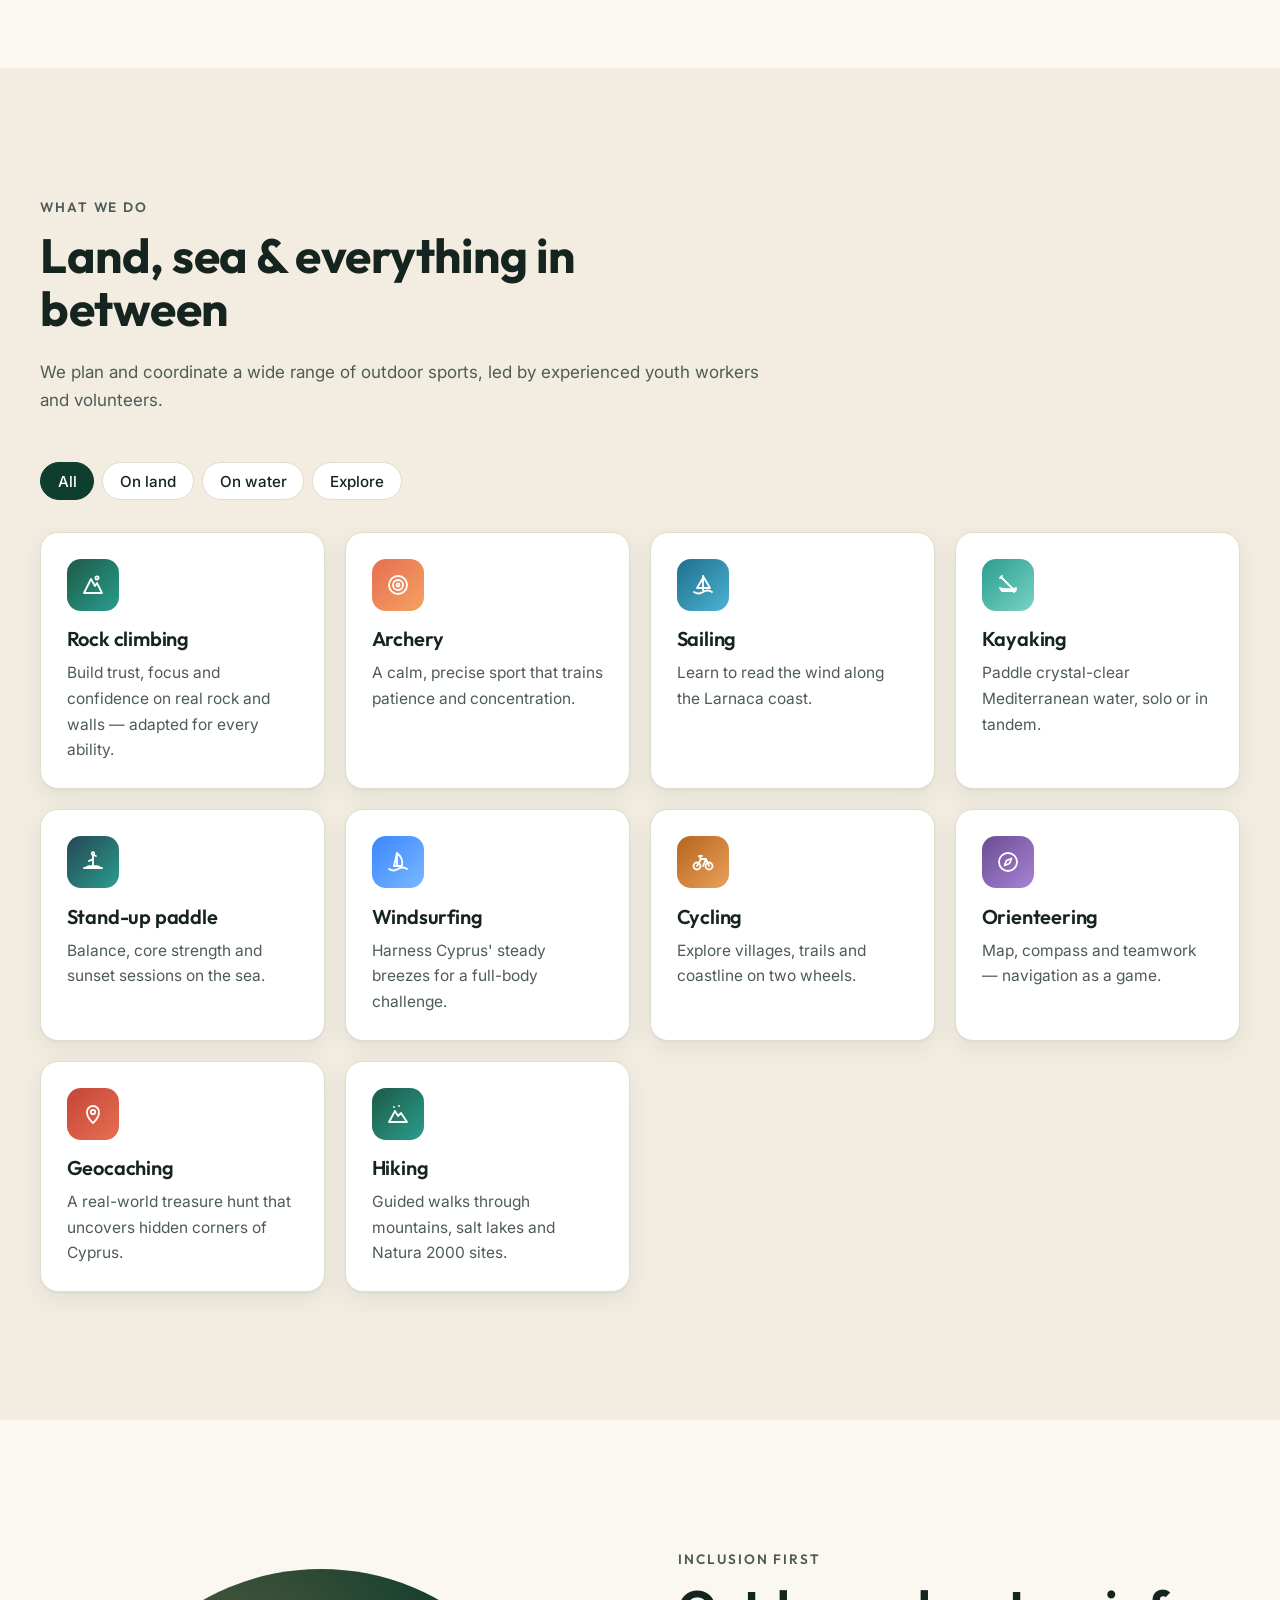
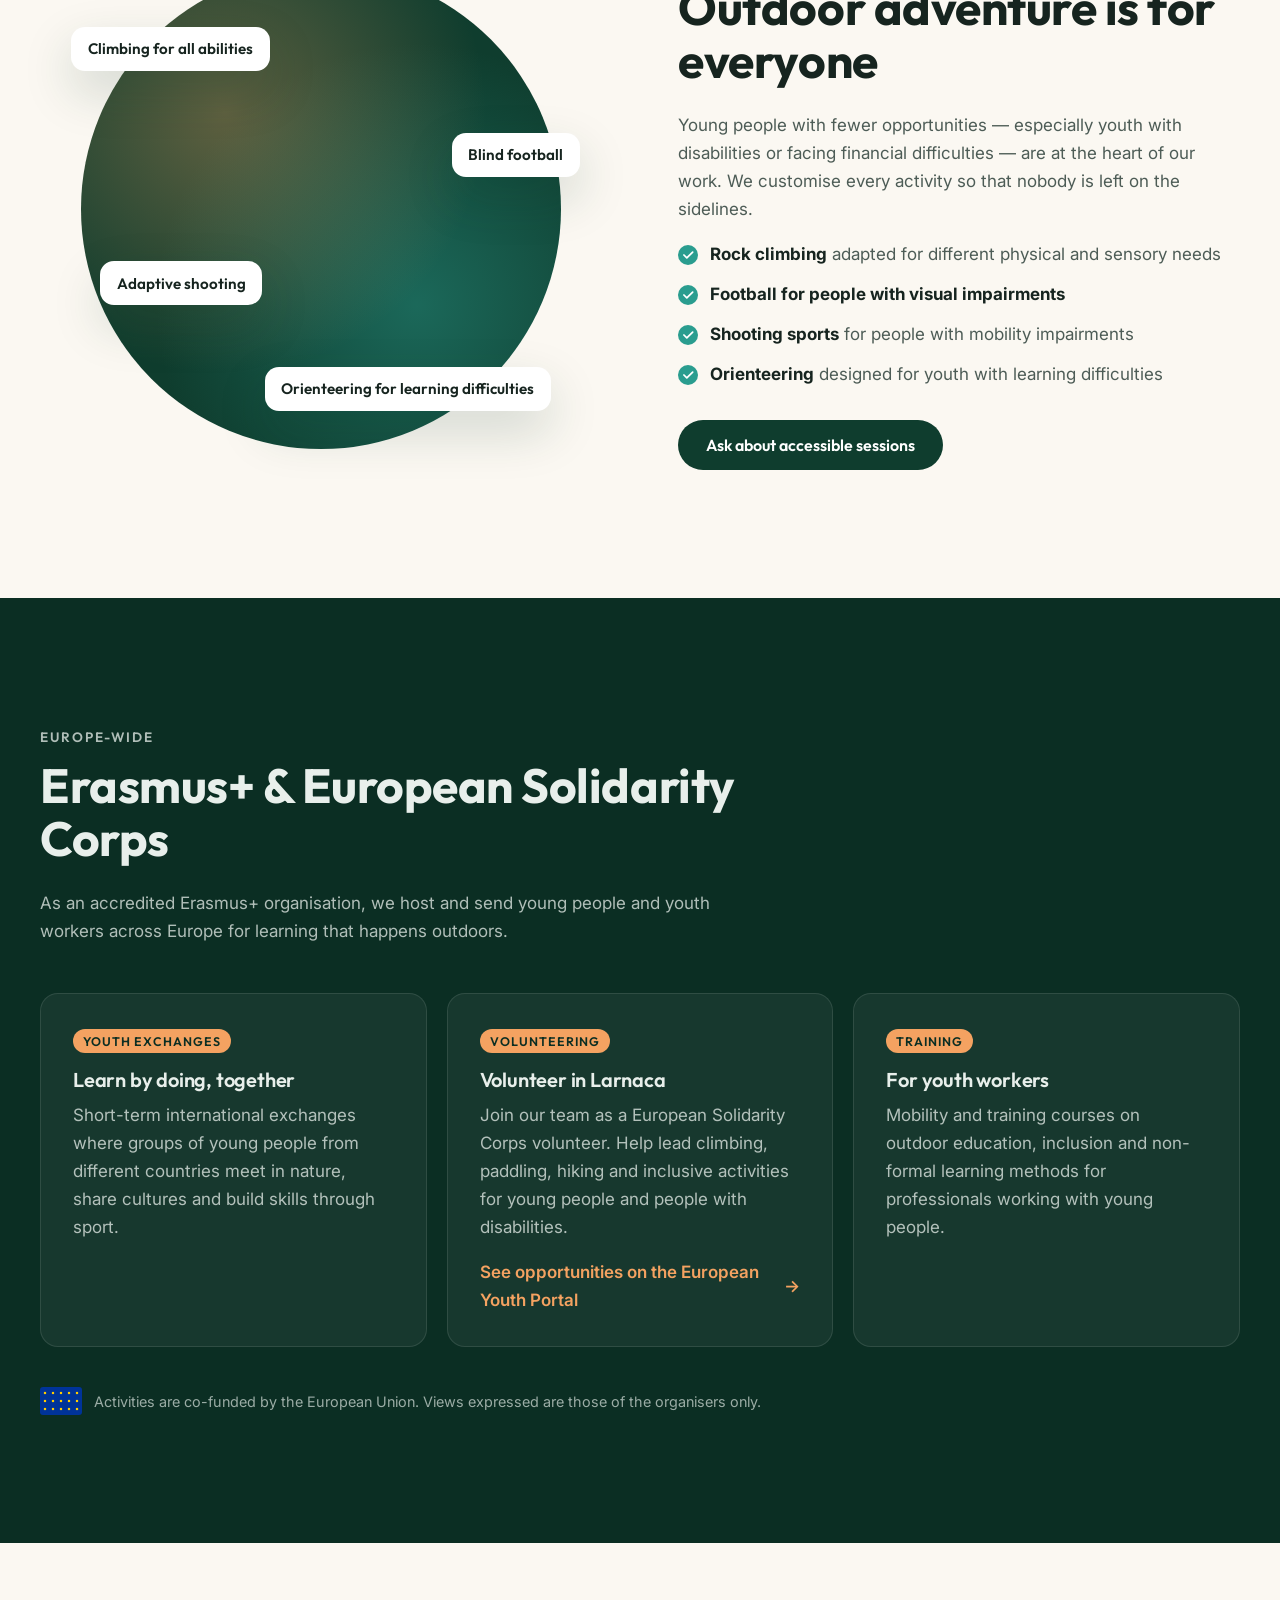
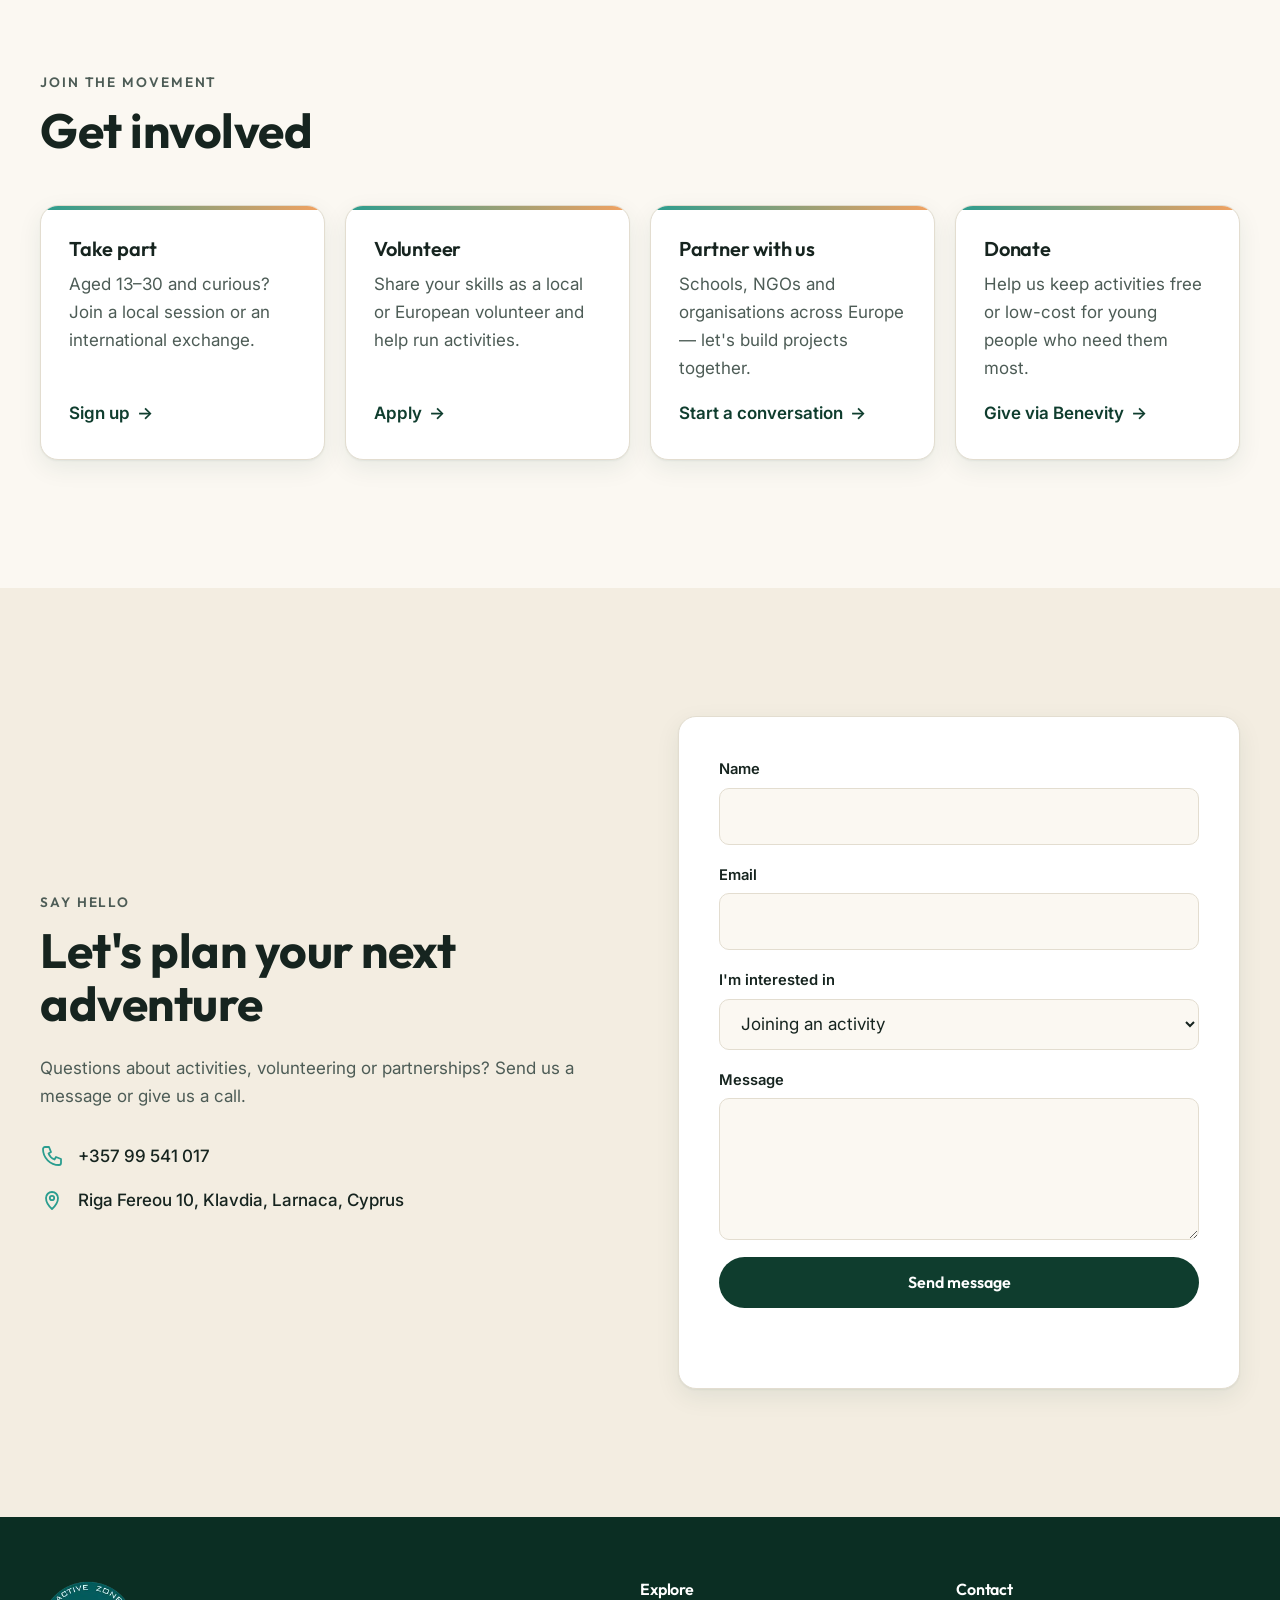
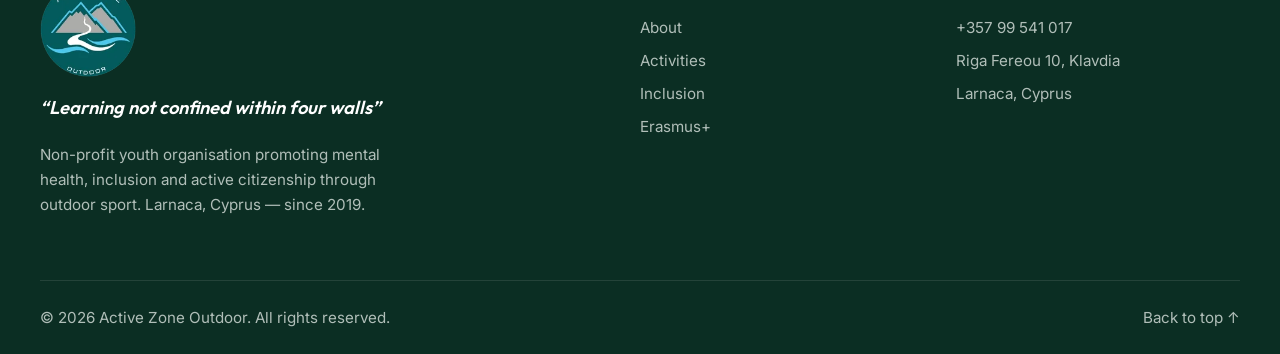
==== commit b3ae058a: "Add official logo, slogan and instant contact form via Supabase - Official logo in header, footer an" ====
--- a/index.html
+++ b/index.html
@@ -3,15 +3,17 @@
 <head>
   <meta charset="utf-8">
   <meta name="viewport" content="width=device-width, initial-scale=1">
-  <title>Active Zone Outdoor — Youth, Sport &amp; Nature in Cyprus</title>
+  <title>Active Zone Outdoor — Learning not confined within four walls</title>
   <meta name="description" content="Active Zone Outdoor is a non-profit youth organisation in Larnaca, Cyprus, connecting young people with better mental health through inclusive outdoor sports, Erasmus+ youth exchanges and volunteering.">
   <meta name="theme-color" content="#0f3d2e">
   <link rel="icon" href="assets/img/favicon.svg" type="image/svg+xml">
+  <link rel="apple-touch-icon" href="assets/img/apple-touch-icon.png">
 
   <meta property="og:type" content="website">
-  <meta property="og:title" content="Active Zone Outdoor — Youth, Sport &amp; Nature in Cyprus">
+  <meta property="og:title" content="Active Zone Outdoor — Learning not confined within four walls">
   <meta property="og:description" content="Inclusive outdoor sports, Erasmus+ youth exchanges and volunteering in Larnaca, Cyprus.">
   <meta property="og:url" content="https://www.activezoneoutdoor.cy/">
+  <meta property="og:image" content="https://www.activezoneoutdoor.cy/assets/img/logo-official-512.png">
 
   <link rel="preconnect" href="https://fonts.googleapis.com">
   <link rel="preconnect" href="https://fonts.gstatic.com" crossorigin>
@@ -24,6 +26,8 @@
     "@type": "NGO",
     "name": "Active Zone Outdoor",
     "url": "https://www.activezoneoutdoor.cy/",
+    "logo": "https://www.activezoneoutdoor.cy/assets/img/logo-official-512.png",
+    "slogan": "Learning not confined within four walls",
     "foundingDate": "2019",
     "telephone": "+35799541017",
     "address": {
@@ -42,7 +46,10 @@
   <header class="site-header" id="top">
     <div class="container nav-wrap">
       <a class="brand" href="#top" aria-label="Active Zone Outdoor home">
-        <img src="assets/img/logo.svg" alt="" width="40" height="40">
+        <picture>
+          <source srcset="assets/img/logo-official-160.webp" type="image/webp">
+          <img class="brand-logo" src="assets/img/logo-official-160.png" alt="" width="48" height="48">
+        </picture>
         <span>Active Zone <strong>Outdoor</strong></span>
       </a>
 
@@ -91,7 +98,7 @@
 
       <div class="container hero-content">
         <p class="eyebrow">Non-profit youth organisation · Larnaca, Cyprus</p>
-        <h1>Get outside.<br><span class="hl">Grow stronger</span> together.</h1>
+        <h1>Learning <span class="hl">not confined</span> within four walls.</h1>
         <p class="lead">We connect young people with better mental health through sport and the outdoors — climbing, paddling, sailing and more — and open those opportunities to everyone, including youth with disabilities and fewer opportunities.</p>
         <div class="hero-cta">
           <a class="btn btn-accent" href="#activities">Explore activities</a>
@@ -335,6 +342,10 @@
             <label for="message">Message</label>
             <textarea id="message" name="message" rows="4" required></textarea>
           </div>
+          <div class="hp" aria-hidden="true">
+            <label for="website">Leave this field empty</label>
+            <input id="website" name="website" tabindex="-1" autocomplete="off">
+          </div>
           <button class="btn btn-primary btn-block" type="submit">Send message</button>
           <p class="form-status" role="status" aria-live="polite"></p>
         </form>
@@ -346,10 +357,13 @@
   <footer class="site-footer">
     <div class="container footer-grid">
       <div>
-        <a class="brand brand-light" href="#top">
-          <img src="assets/img/logo.svg" alt="" width="36" height="36">
-          <span>Active Zone <strong>Outdoor</strong></span>
+        <a class="footer-logo" href="#top" aria-label="Active Zone Outdoor home">
+          <picture>
+            <source srcset="assets/img/logo-official-160.webp" type="image/webp">
+            <img src="assets/img/logo-official-160.png" alt="Active Zone Outdoor logo" width="96" height="96" loading="lazy">
+          </picture>
         </a>
+        <p class="slogan">“Learning not confined within four walls”</p>
         <p>Non-profit youth organisation promoting mental health, inclusion and active citizenship through outdoor sport. Larnaca, Cyprus — since 2019.</p>
       </div>
       <nav aria-label="Footer">
--- a/assets/css/styles.css
+++ b/assets/css/styles.css
@@ -136,6 +136,7 @@
 .nav-wrap { display: flex; align-items: center; justify-content: space-between; gap: 1rem; }
 .brand { display: flex; align-items: center; gap: .6rem; text-decoration: none; font-family: var(--font-head); font-size: 1.2rem; font-weight: 500; }
 .brand strong { font-weight: 800; }
+.brand-logo { width: 48px; height: 48px; border-radius: 50%; box-shadow: 0 2px 10px rgba(0, 0, 0, .18); }
 .site-nav ul { display: flex; align-items: center; gap: 1.75rem; list-style: none; margin: 0; padding: 0; }
 .site-nav a:not(.btn) { text-decoration: none; font-weight: 500; font-size: .98rem; position: relative; }
 .site-nav a:not(.btn)::after {
@@ -186,6 +187,7 @@
 
 .hero-content { max-width: 1200px; }
 .hero-content > * { max-width: 680px; }
+.hero-content > h1 { max-width: 920px; }
 .hero .eyebrow { color: var(--sun-500); }
 .hl { background: linear-gradient(90deg, var(--sun-500), #ffd59e); -webkit-background-clip: text; background-clip: text; color: transparent; }
 .lead { font-size: clamp(1.05rem, 1.6vw, 1.25rem); color: rgba(255, 255, 255, .88); margin-bottom: 2rem; }
@@ -341,6 +343,10 @@
 .form-status { margin: 0; font-size: .95rem; min-height: 1.5em; }
 .form-status.is-error { color: var(--sun-600); }
 .form-status.is-ok { color: var(--sea-500); }
+/* Honeypot: hidden from people, visible to naive bots */
+.hp { position: absolute; left: -10000px; width: 1px; height: 1px; overflow: hidden; }
+.contact-form { position: relative; }
+.btn[disabled] { opacity: .65; cursor: progress; transform: none; }
 
 /* ---------- Footer ---------- */
 .site-footer { background: var(--forest-900); color: rgba(232, 239, 235, .75); padding: 64px 0 24px; font-size: .95rem; }
@@ -350,7 +356,8 @@
 .footer-grid h3 { color: #fff; font-size: 1rem; margin-bottom: 1rem; }
 .footer-grid ul { list-style: none; margin: 0; padding: 0; display: grid; gap: .5rem; }
 .footer-grid p { max-width: 380px; margin-top: 1rem; }
-.brand-light { color: #fff; }
+.footer-logo img { width: 96px; height: 96px; border-radius: 50%; }
+.slogan { font-family: var(--font-head); font-size: 1.15rem; font-weight: 600; font-style: italic; color: #fff; }
 .footer-bottom { display: flex; justify-content: space-between; flex-wrap: wrap; gap: 1rem; border-top: 1px solid rgba(255, 255, 255, .1); margin-top: 48px; padding-top: 24px; }
 .footer-bottom p { margin: 0; }
 @media (max-width: 720px) { .footer-grid { grid-template-columns: 1fr; } }
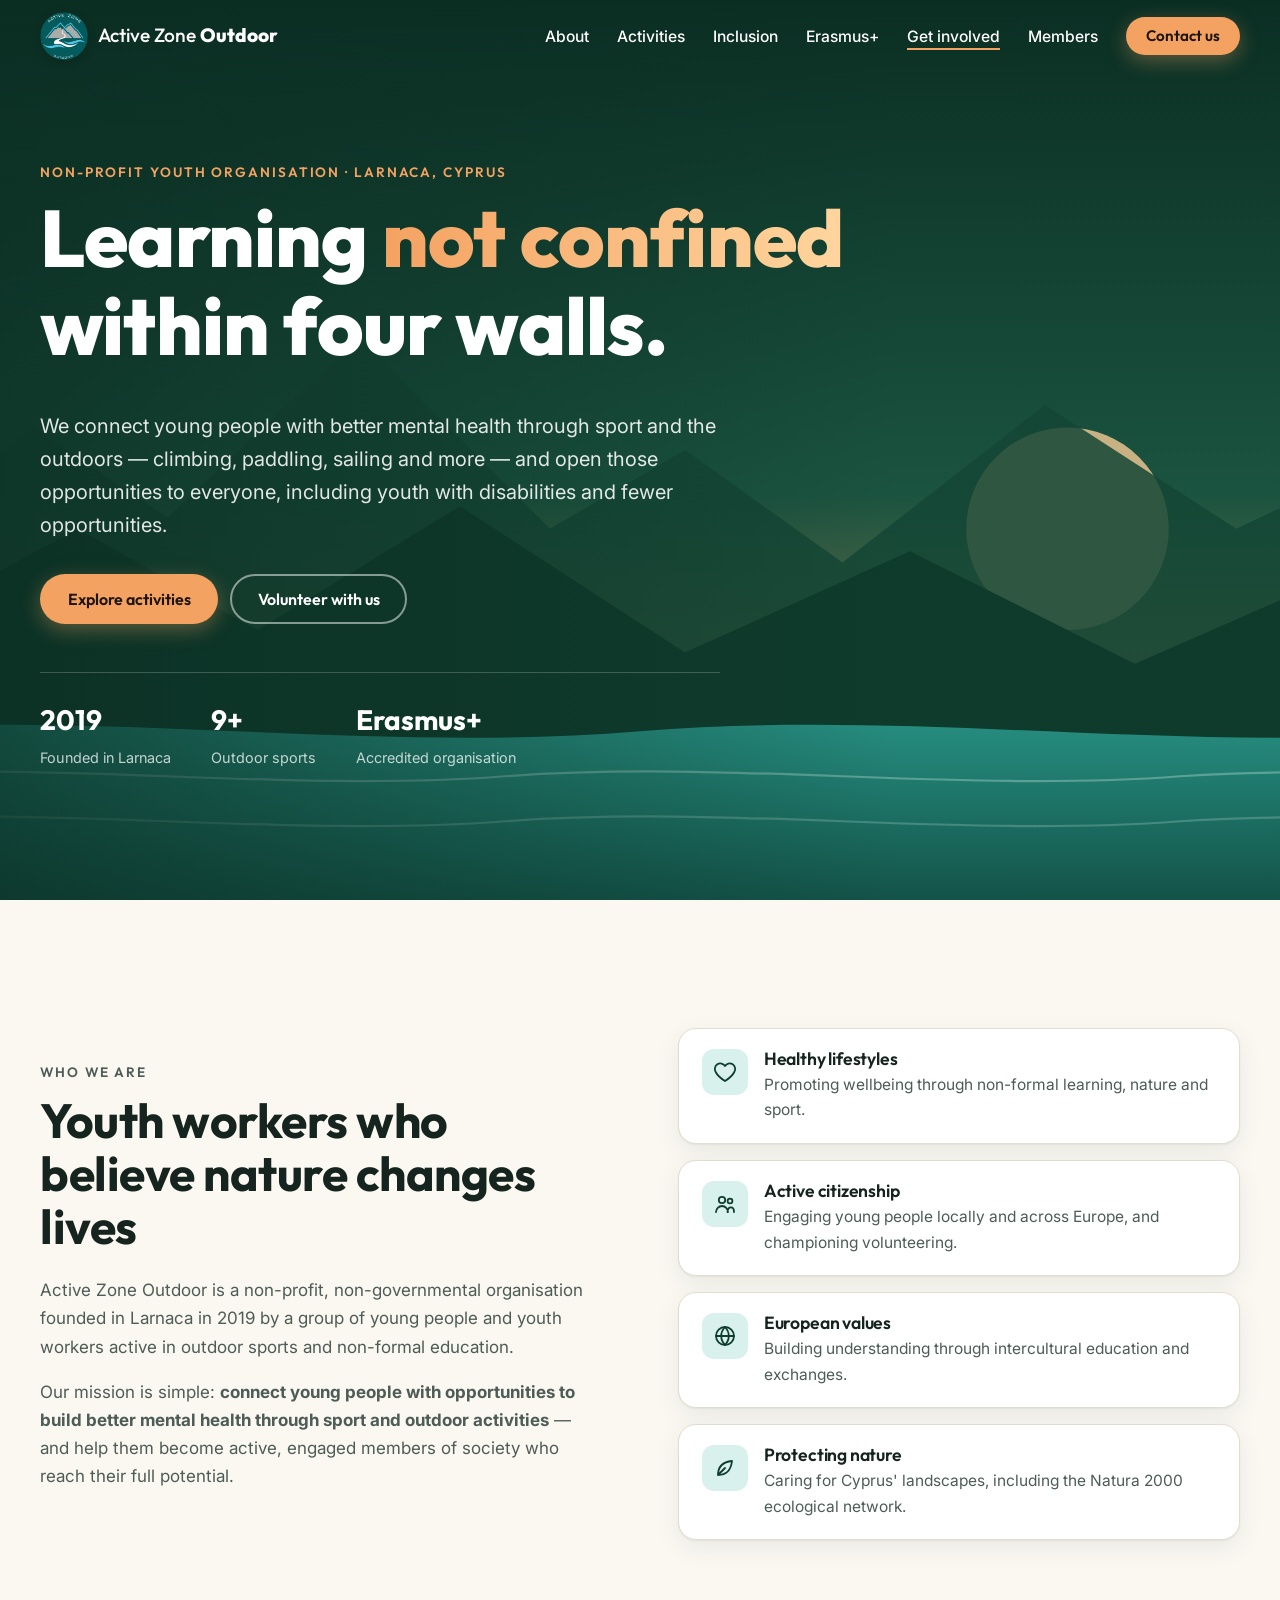
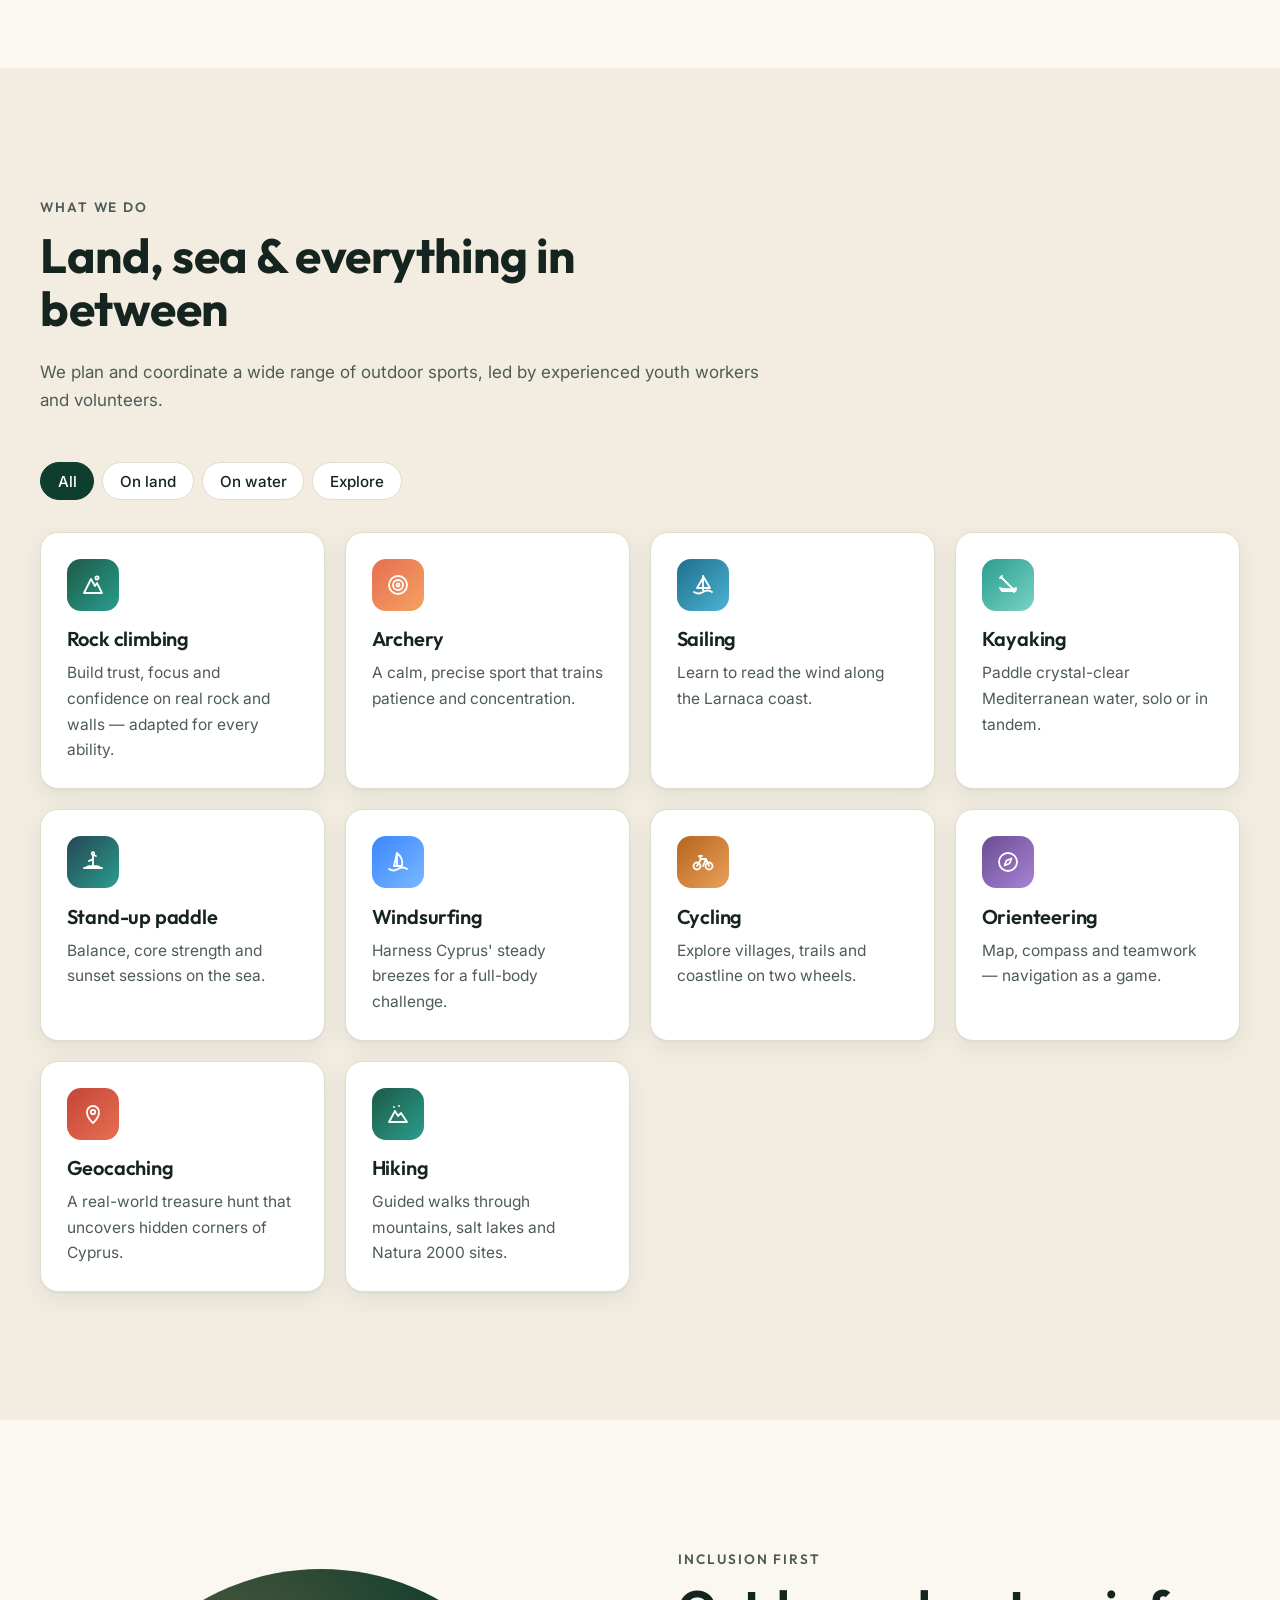
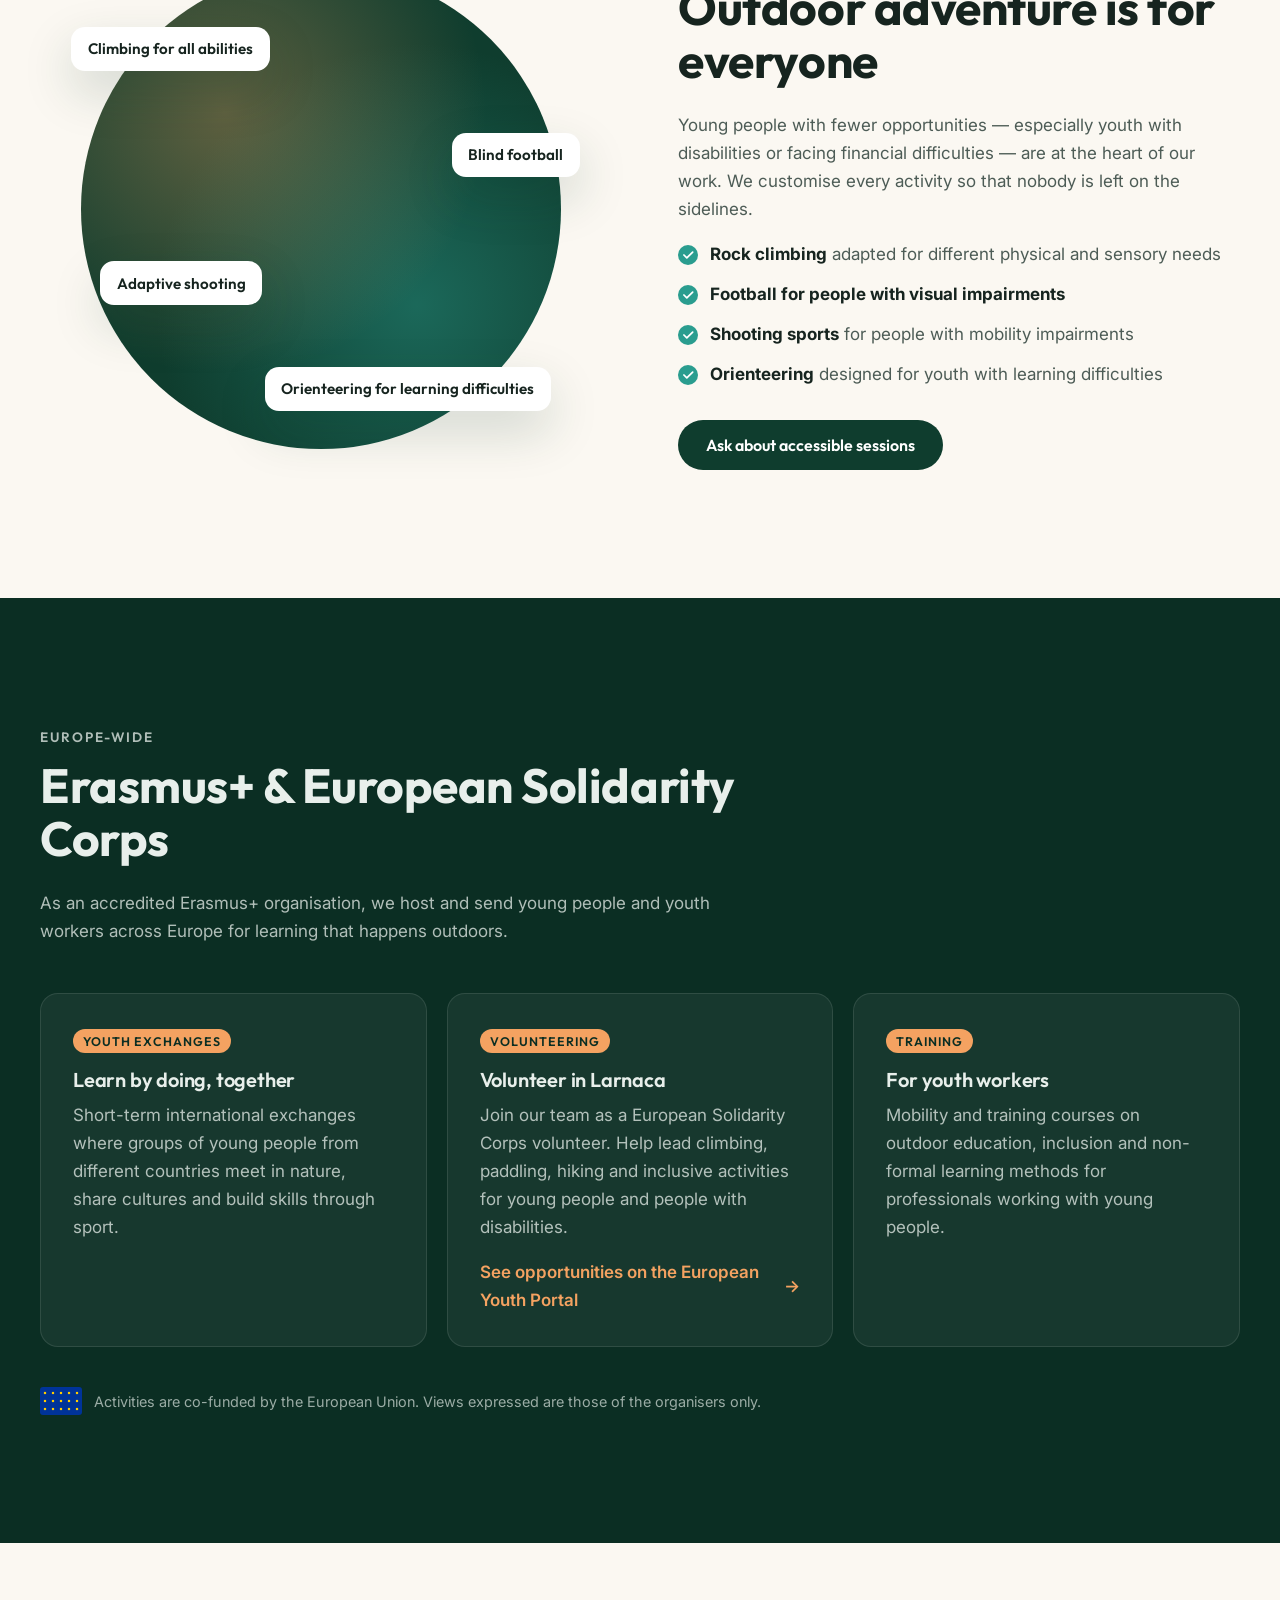
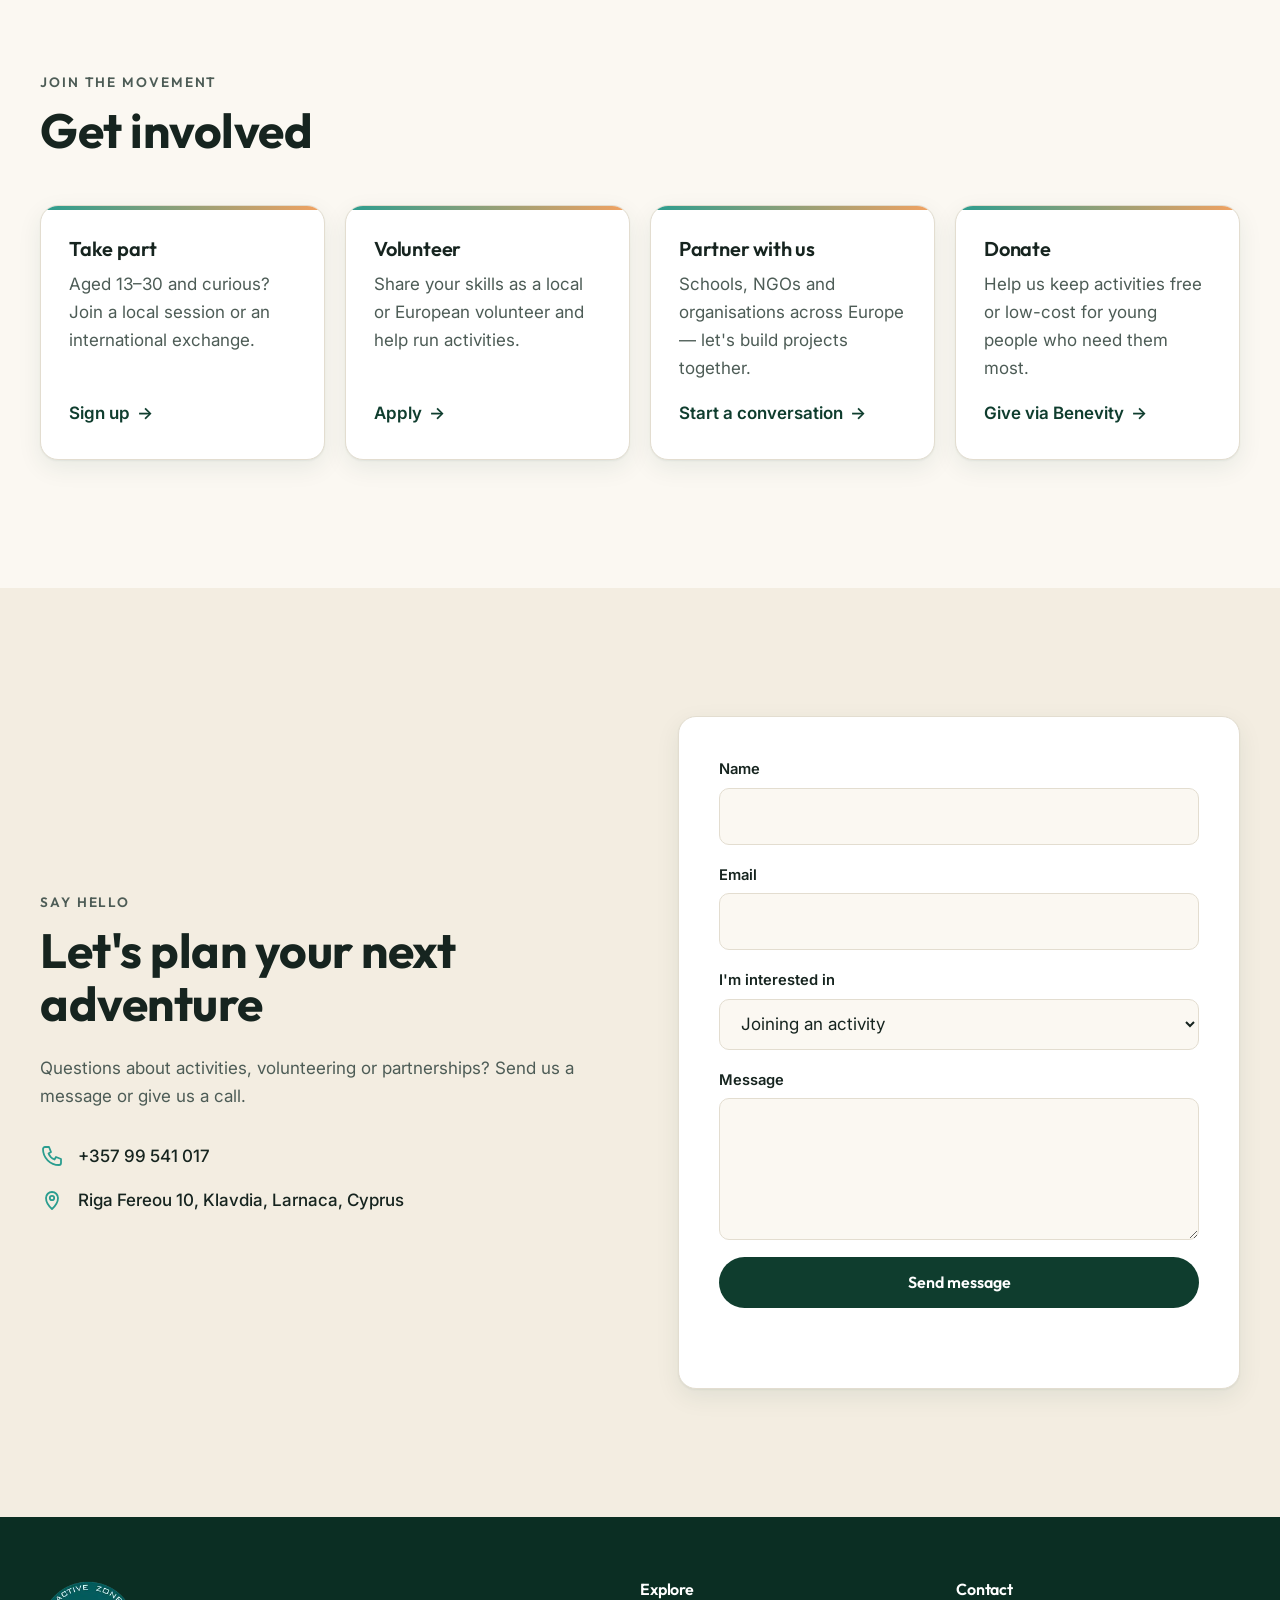
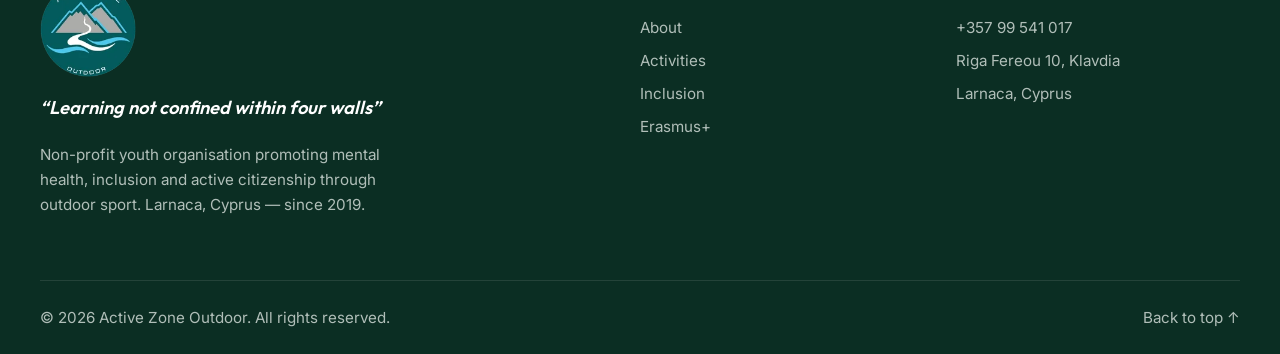
==== commit c13ab03b: "WIP: members area (profiles, status, yearly payments) and staff admin Members sign in with Google; @" ====
--- a/index.html
+++ b/index.html
@@ -64,6 +64,7 @@
           <li><a href="#inclusion">Inclusion</a></li>
           <li><a href="#erasmus">Erasmus+</a></li>
           <li><a href="#involved">Get involved</a></li>
+          <li><a href="members.html">Members</a></li>
           <li><a class="btn btn-sm btn-accent" href="#contact">Contact us</a></li>
         </ul>
       </nav>
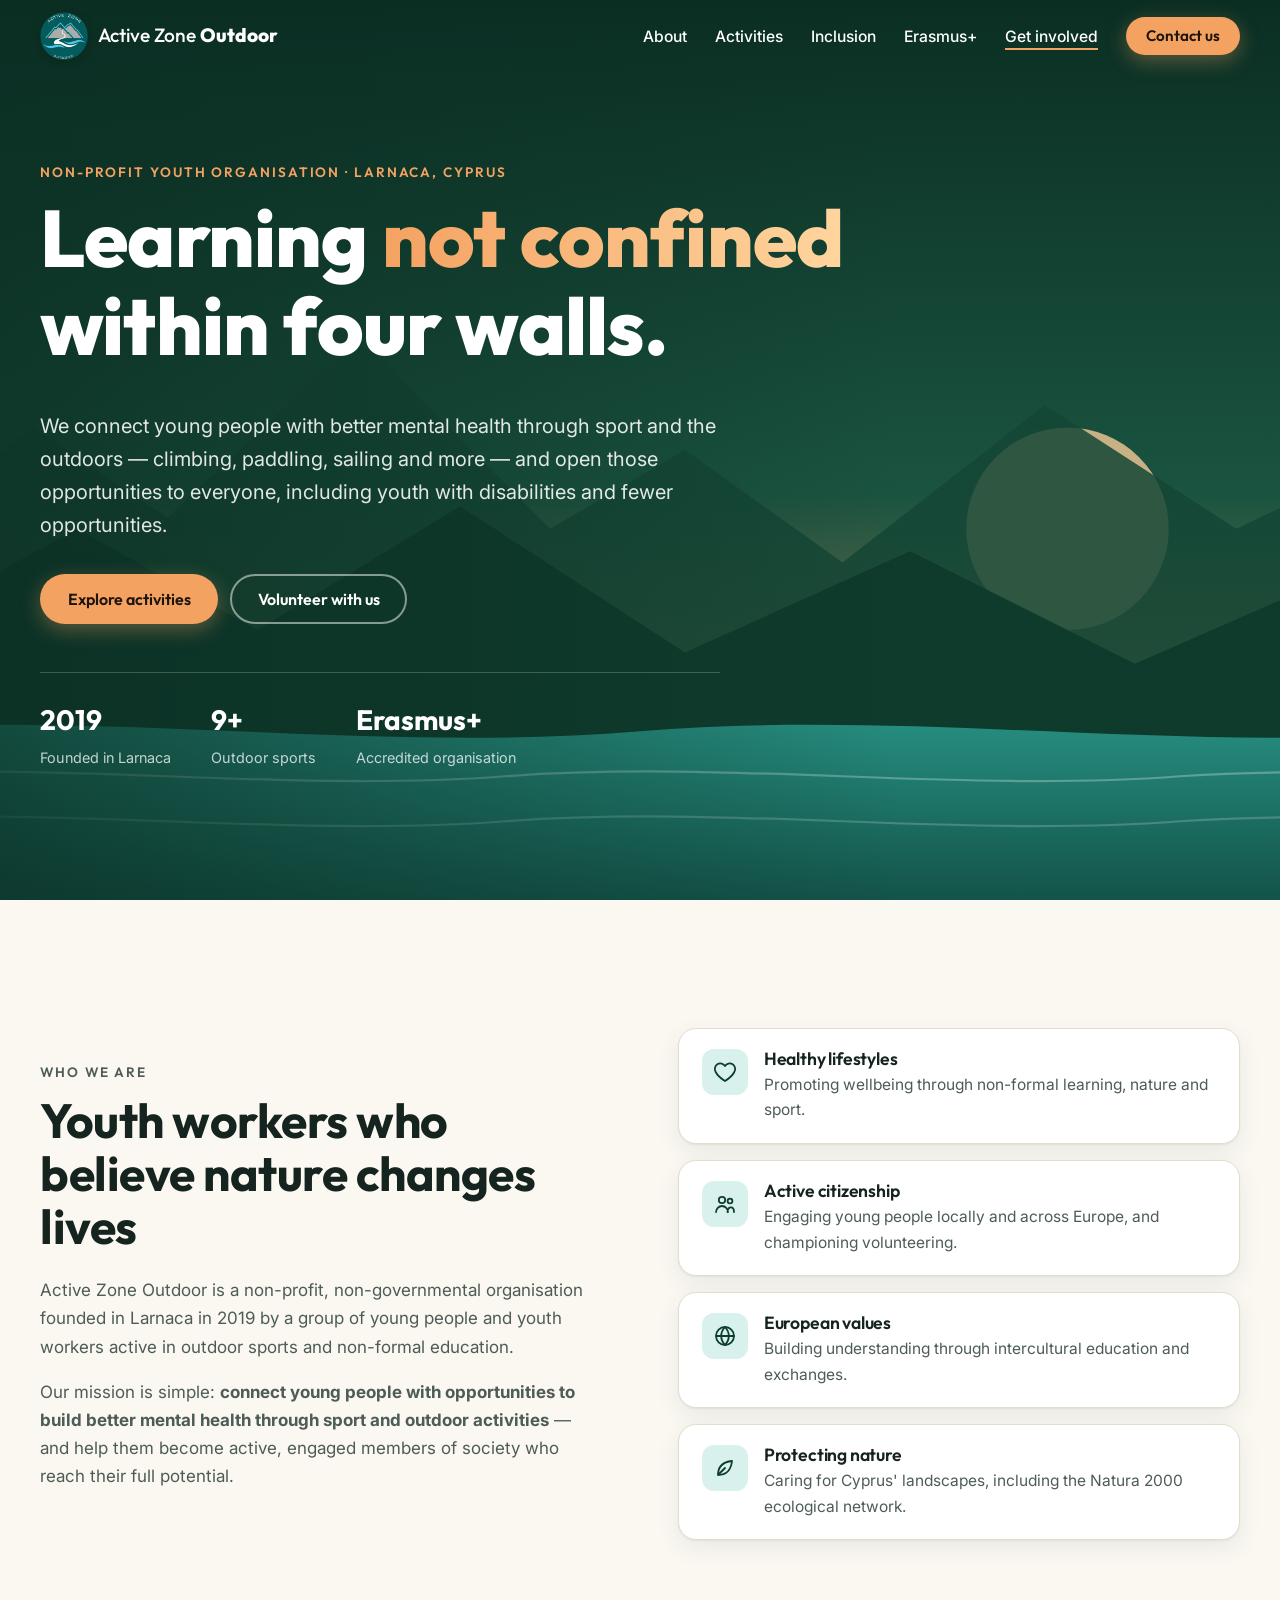
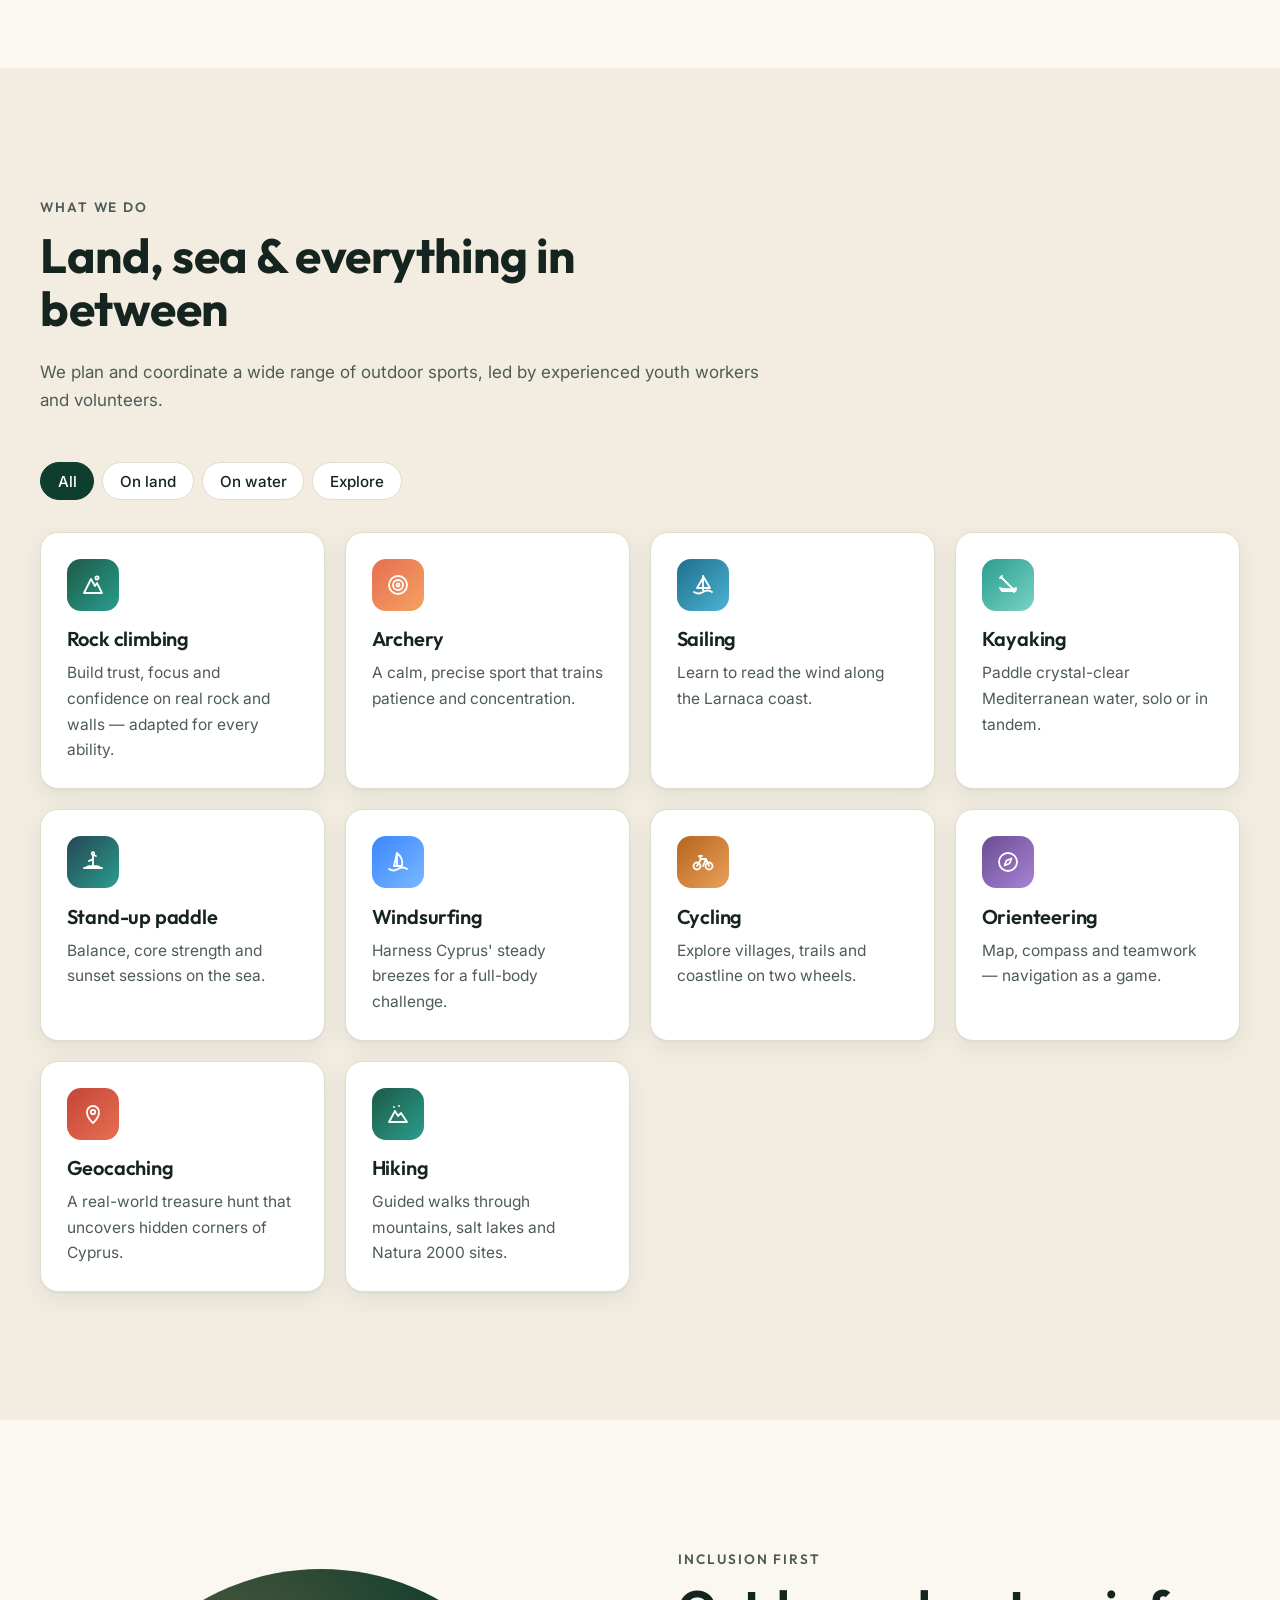
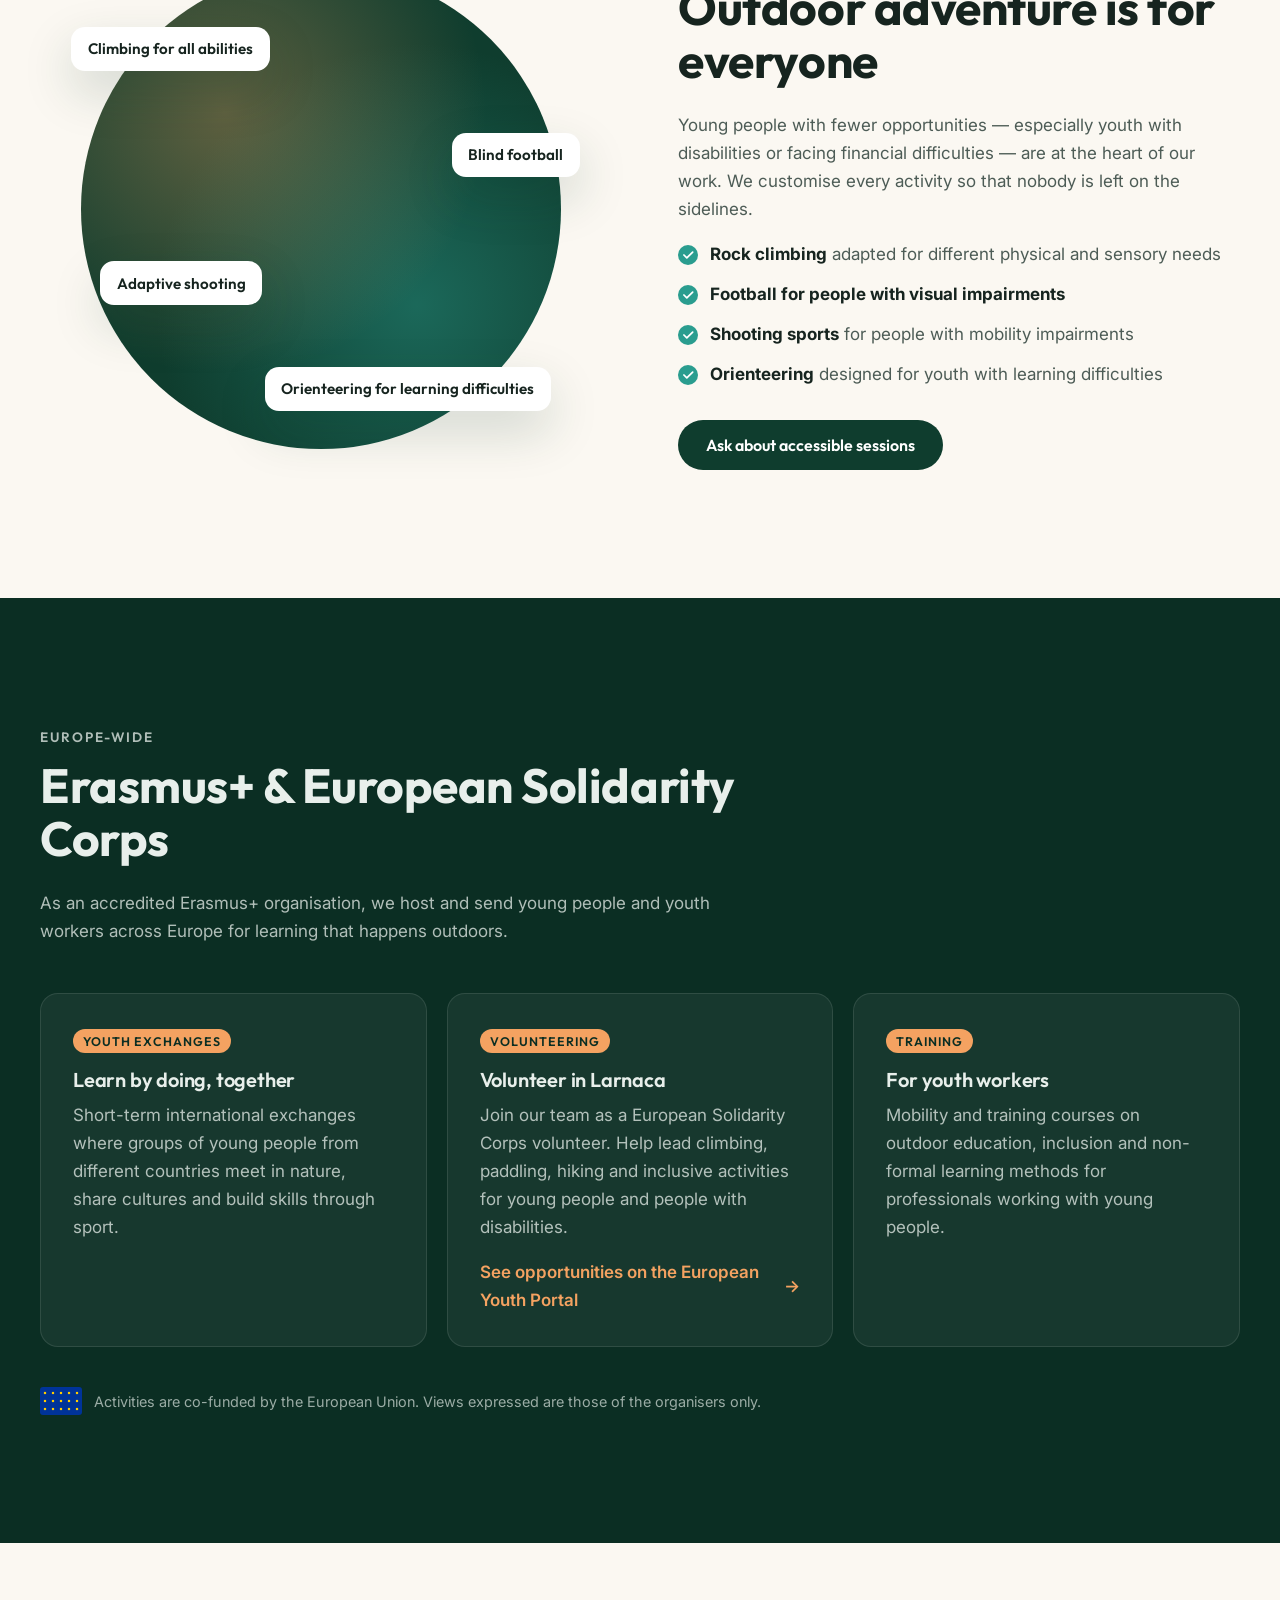
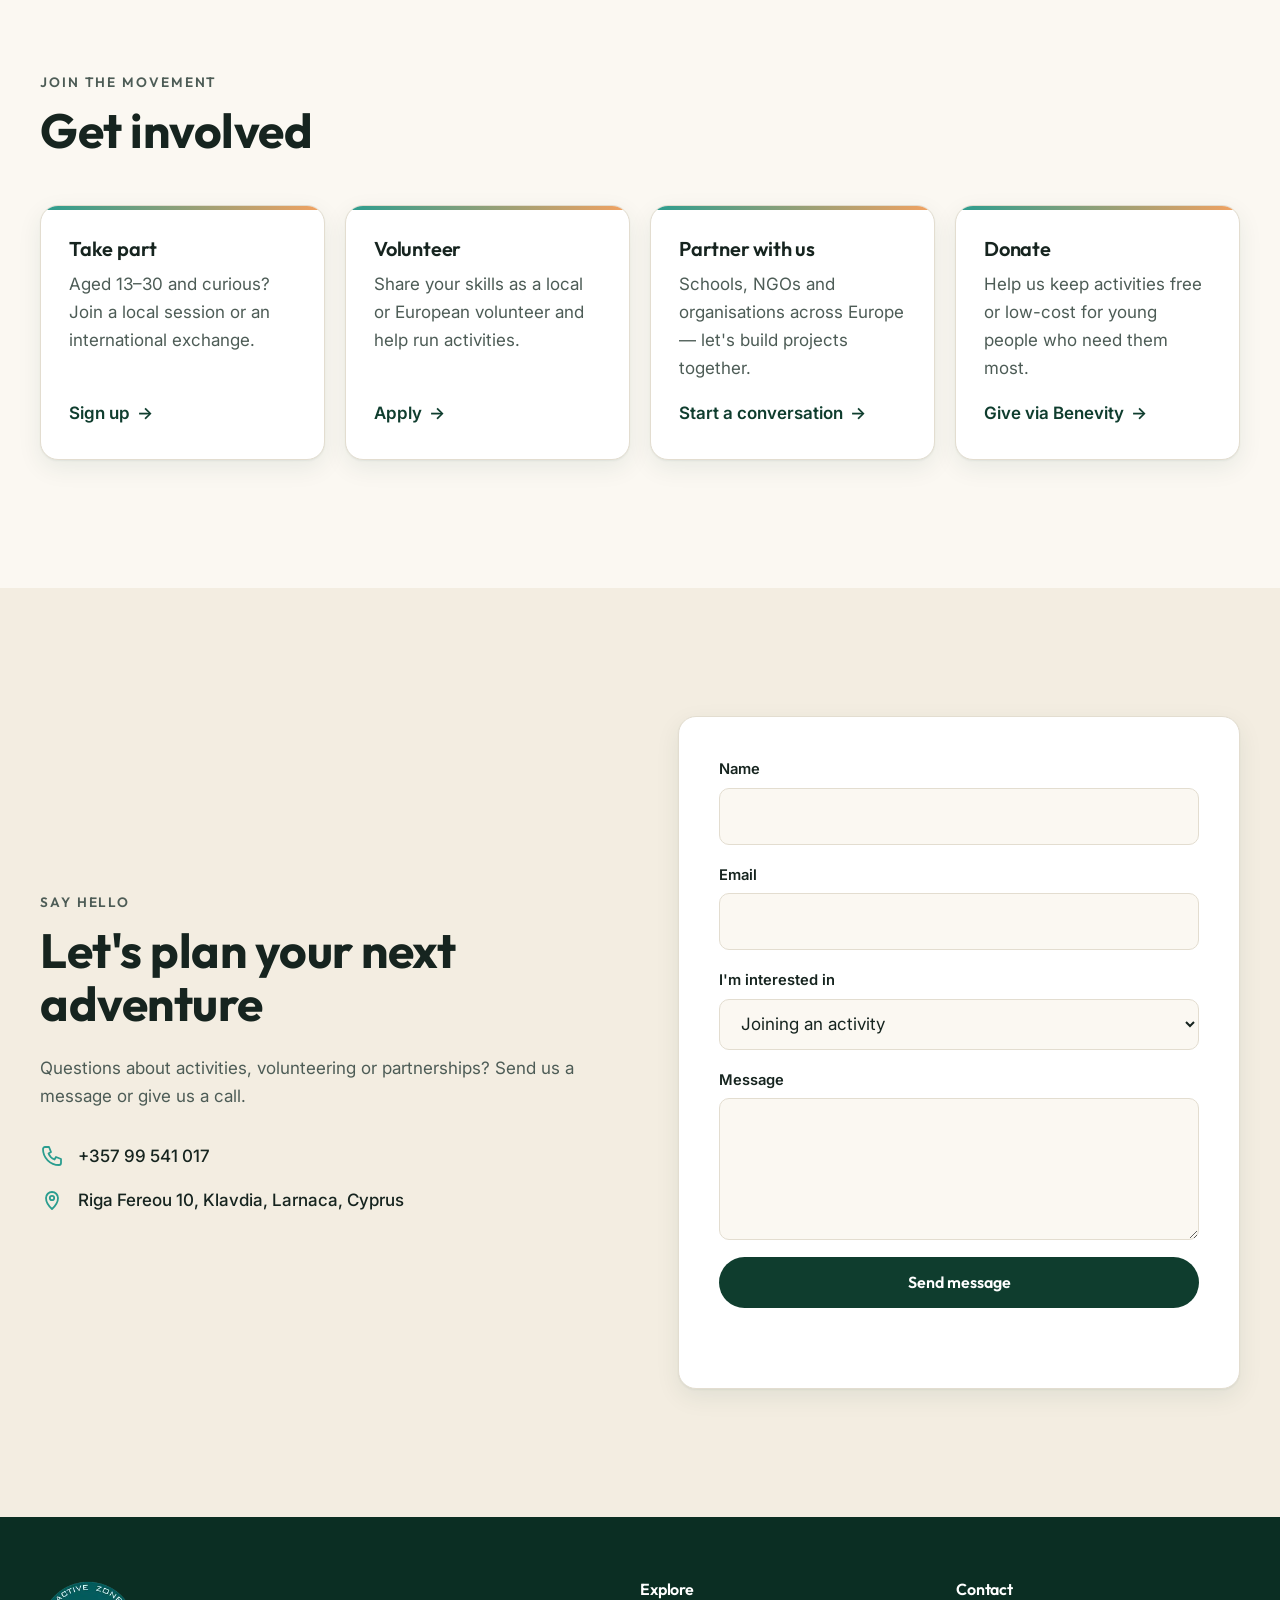
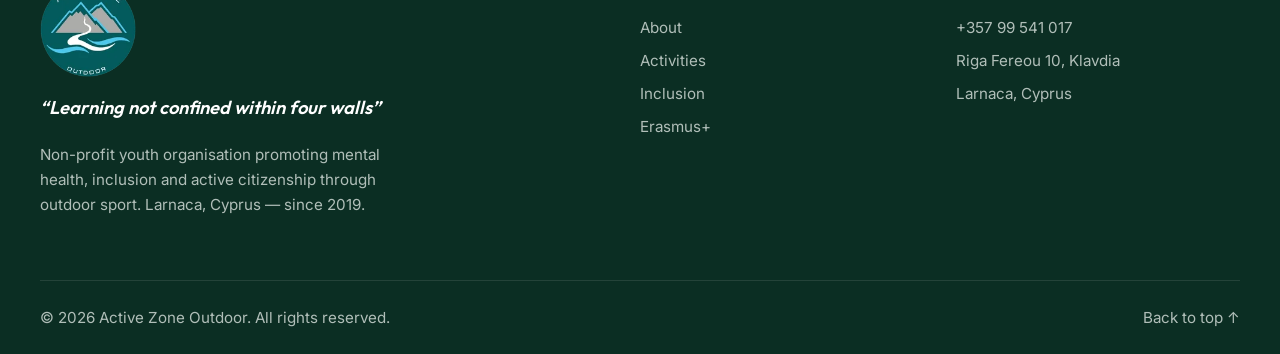
==== commit 17756ff4: "Revert "WIP: members area (profiles, status, yearly payments) and staff admin" This reverts commit c" ====
--- a/index.html
+++ b/index.html
@@ -64,7 +64,6 @@
           <li><a href="#inclusion">Inclusion</a></li>
           <li><a href="#erasmus">Erasmus+</a></li>
           <li><a href="#involved">Get involved</a></li>
-          <li><a href="members.html">Members</a></li>
           <li><a class="btn btn-sm btn-accent" href="#contact">Contact us</a></li>
         </ul>
       </nav>
